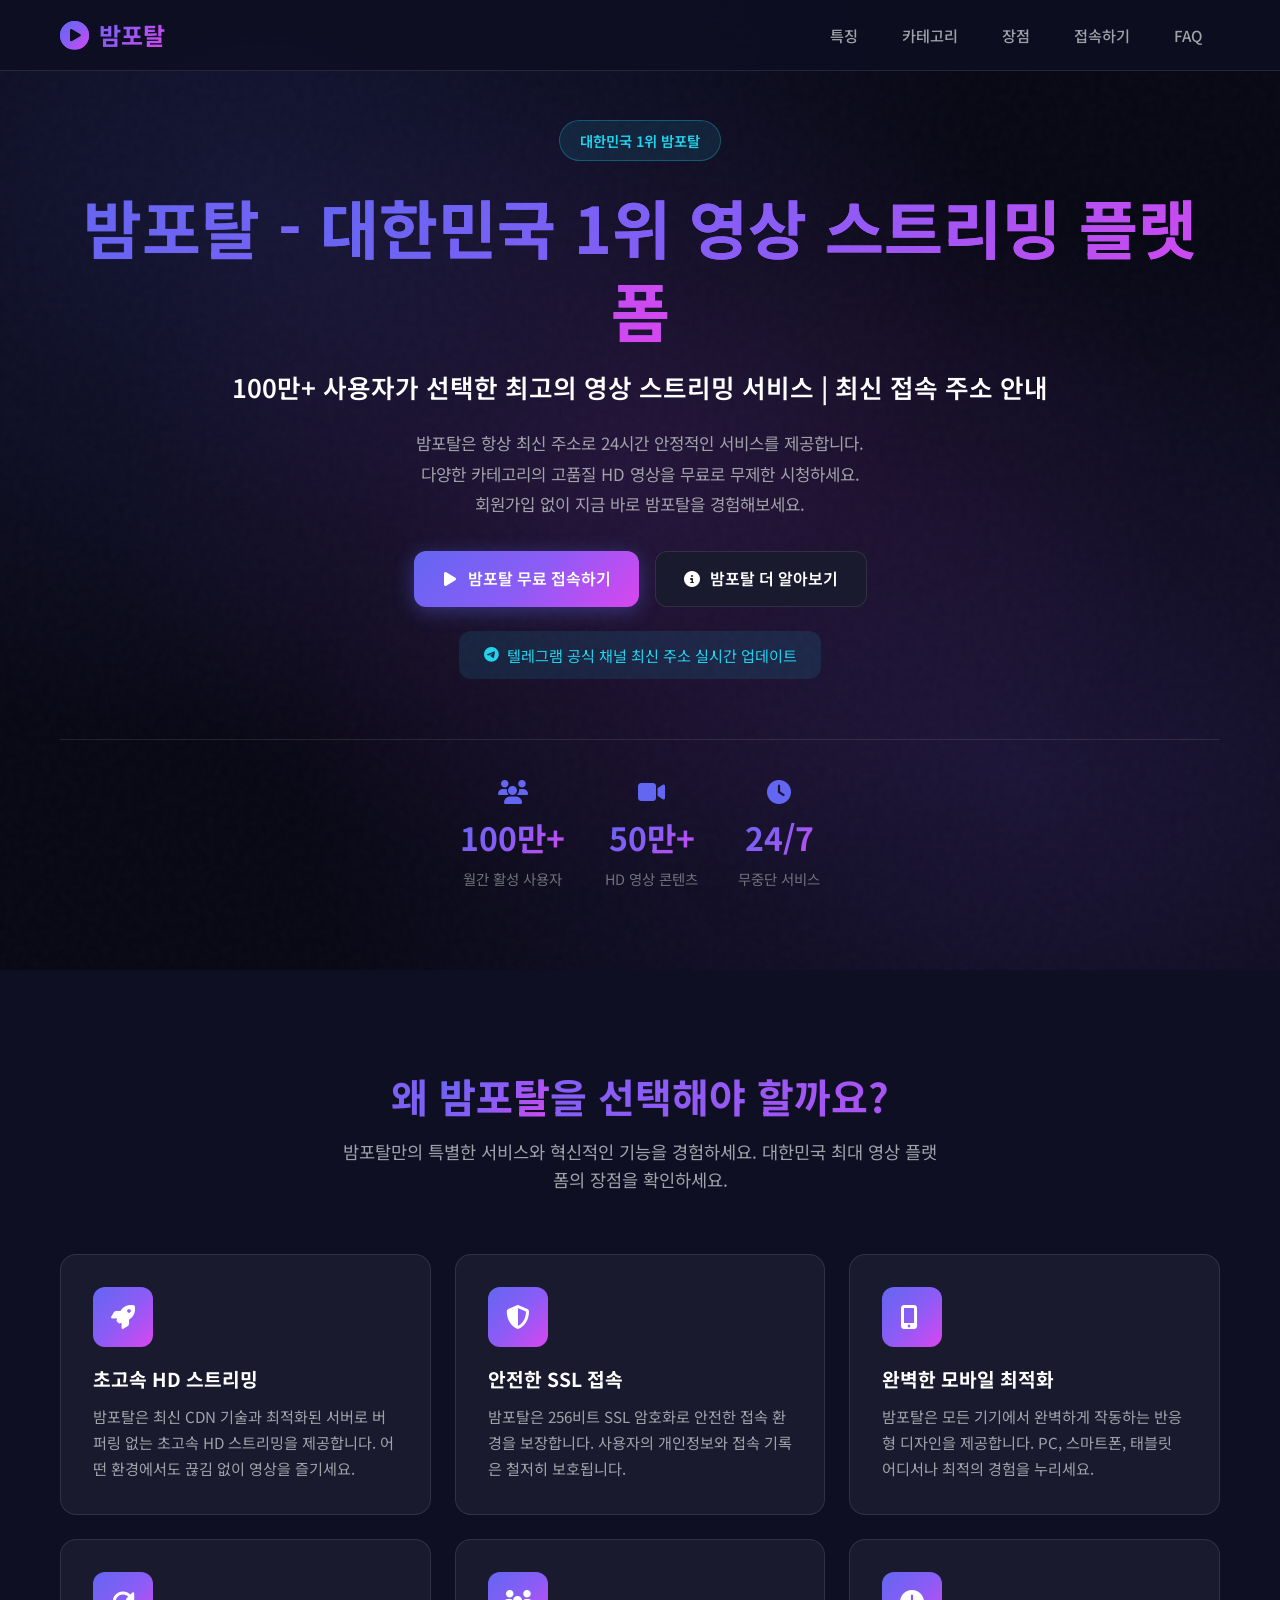
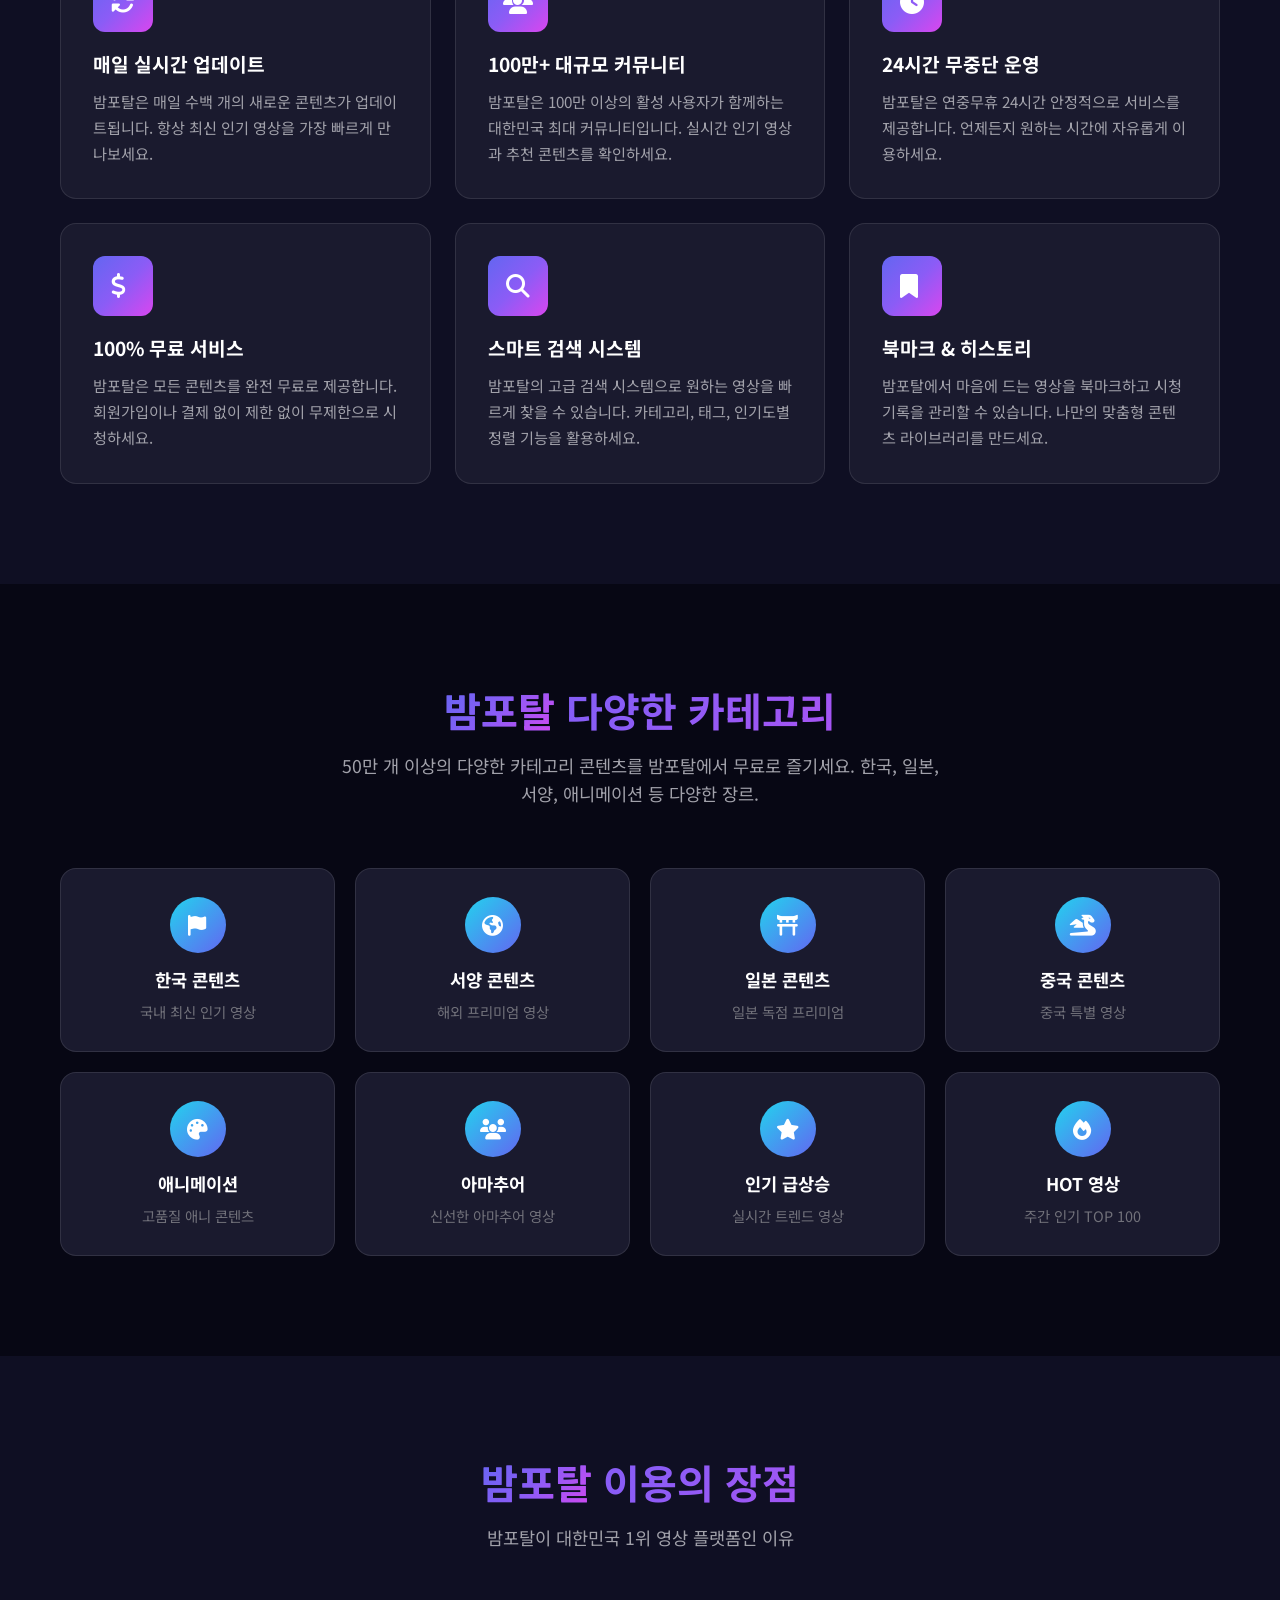
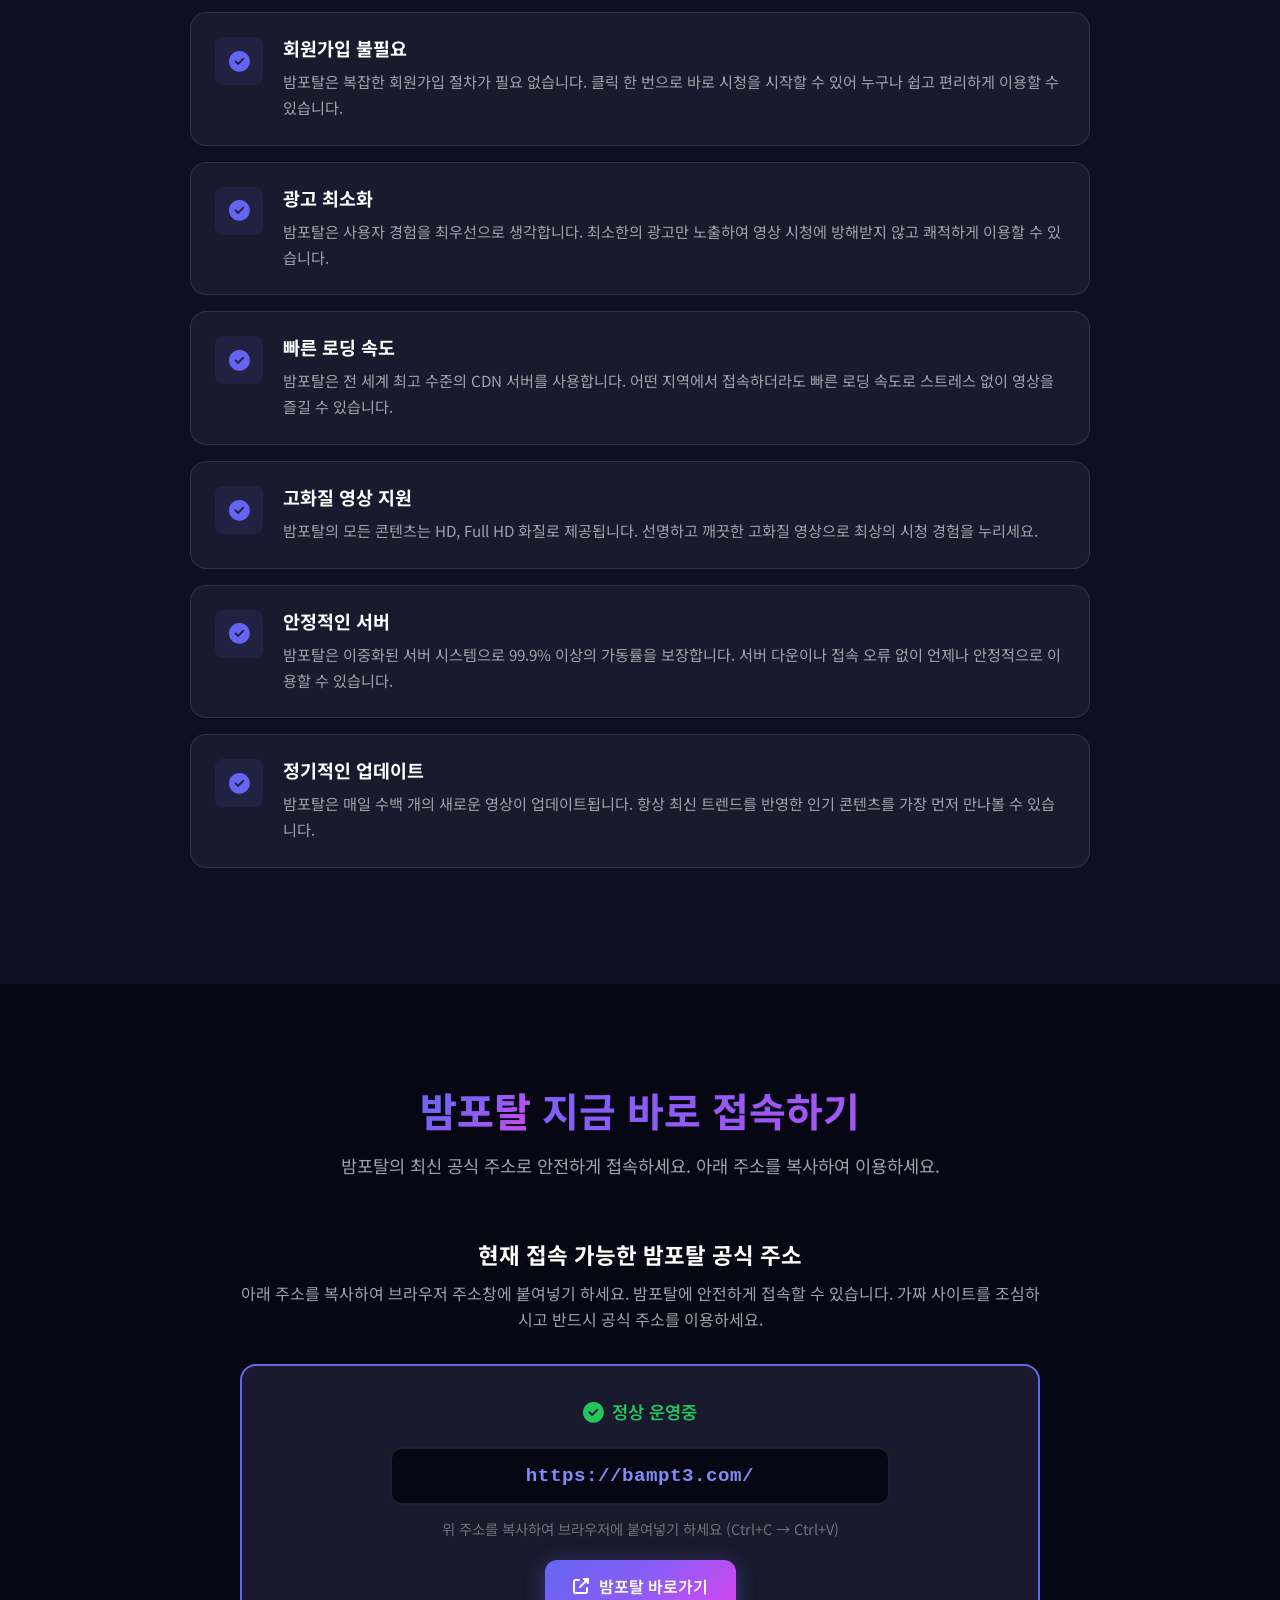
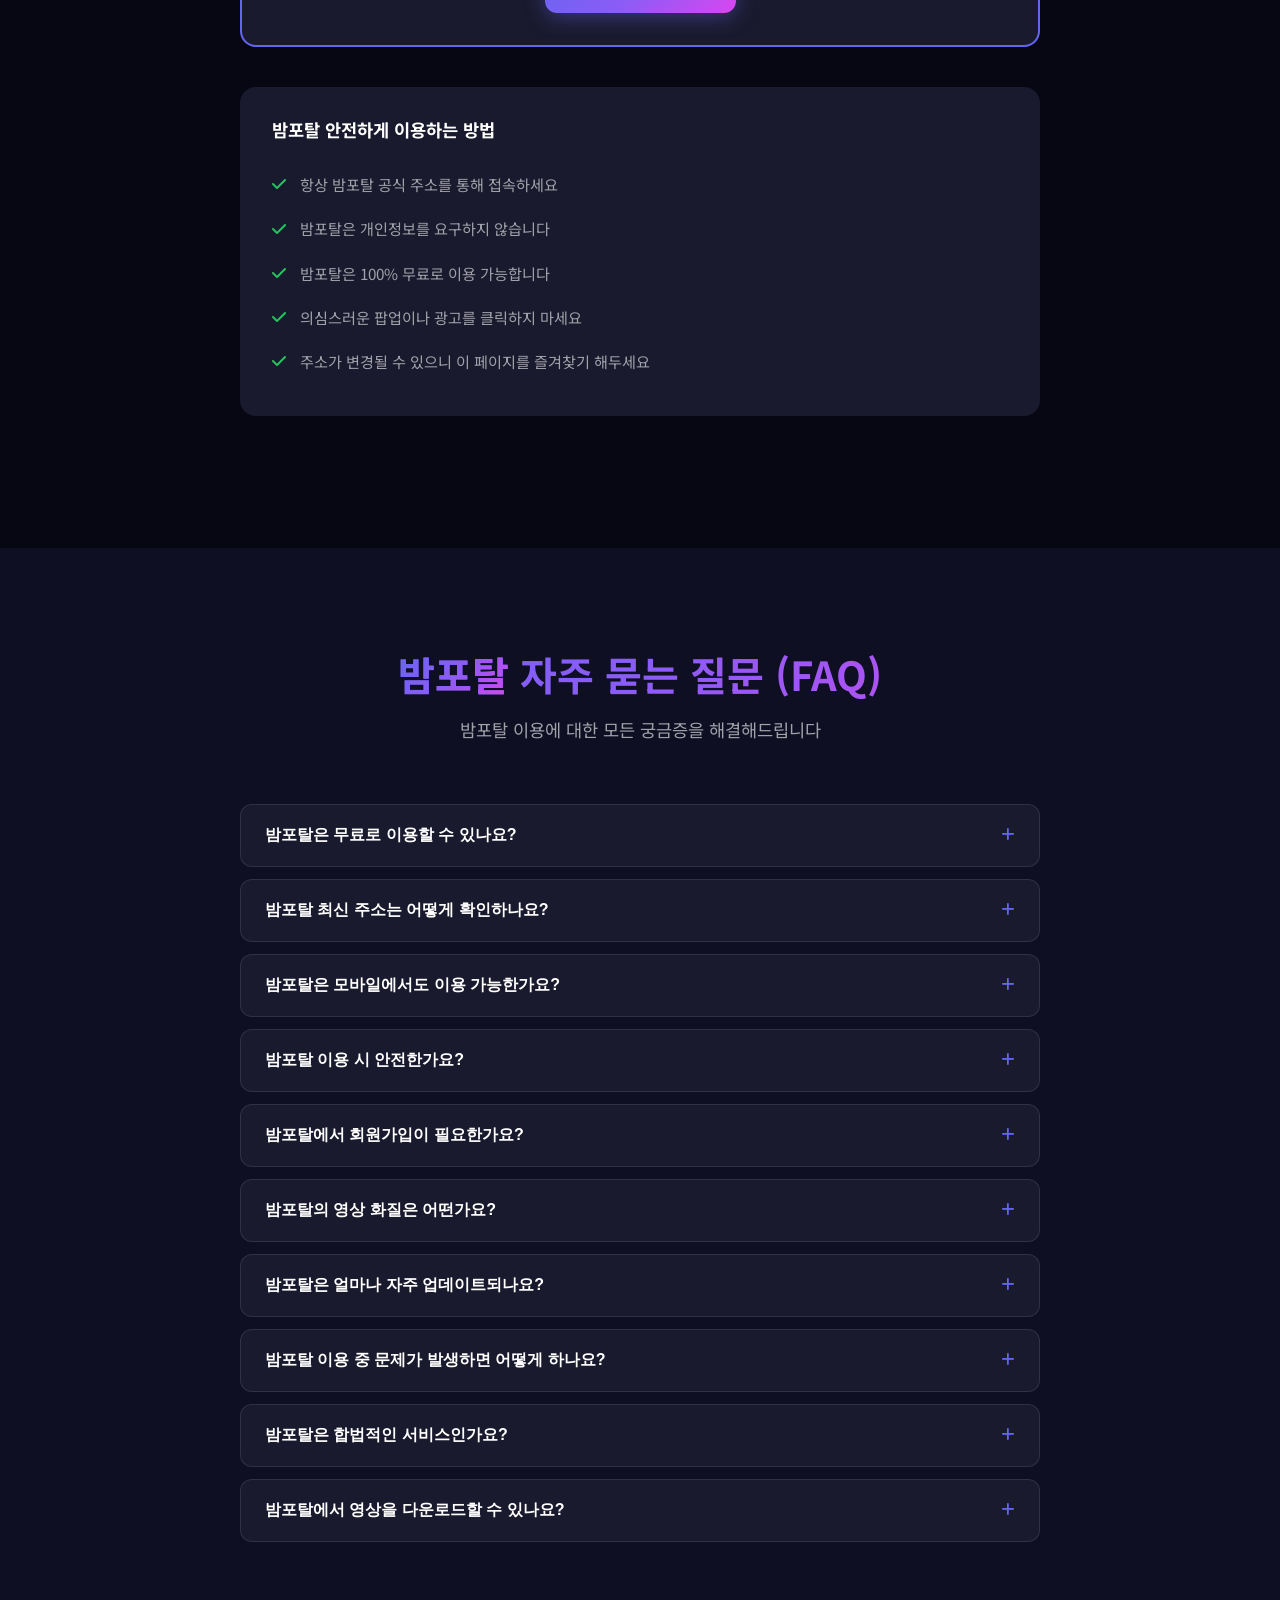
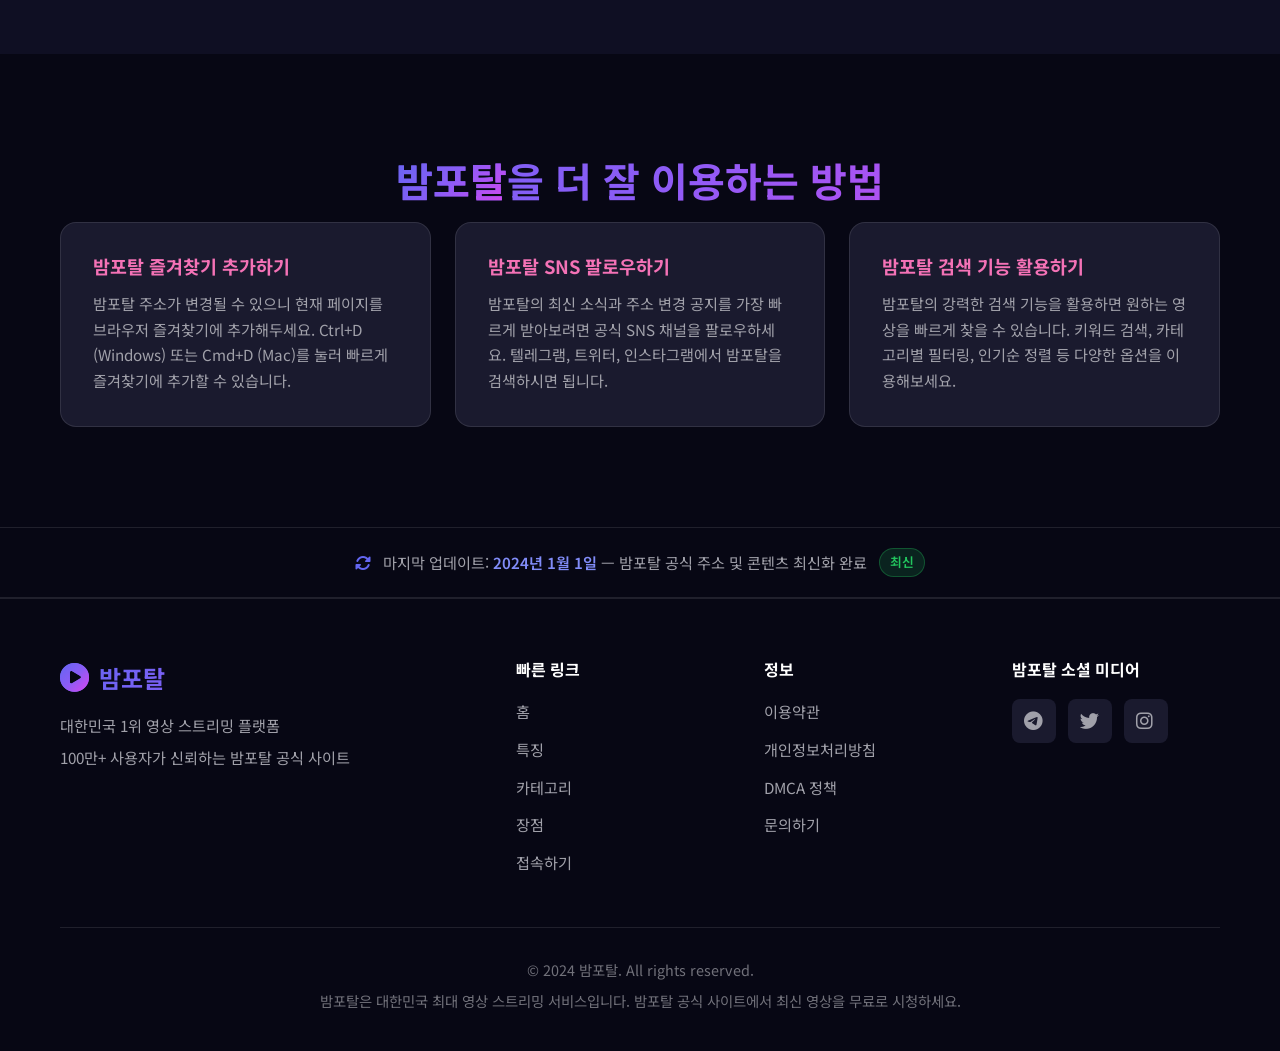
==== index.html @ f8cfc57c "Add files via upload" ====
﻿<!DOCTYPE html>
<html lang="ko">
<head>
    <meta charset="UTF-8">
    <meta name="viewport" content="width=device-width, initial-scale=1.0">
    <meta name="description" content="밤포탈은 대한민국 최대 영상 스트리밍 플랫폼입니다. 100만+ 사용자가 선택한 밤포탈에서 최신 영상, 인기 콘텐츠, 독점 영상을 무료로 시청하세요. 24시간 안정적인 밤포탈 공식 사이트.">
    <meta name="keywords" content="밤포탈, 밤포탈 주소, 밤포탈 최신주소, 밤포탈 사이트, 밤포탈 공식, 밤포탈 접속, 영상 스트리밍, 온라인 비디오, 무료 영상, 밤포탈 2024, 밤포탈 링크, 무료 영상 스트리밍 사이트, 한국 영상 무료 시청, HD 영상 무료 사이트, 회원가입 없는 영상 사이트">
    <meta name="author" content="밤포탈">
    <meta name="robots" content="index, follow, max-snippet:-1, max-image-preview:large, max-video-preview:-1">
    <meta name="googlebot" content="index, follow">
    <meta name="google" content="notranslate">
    <meta name="rating" content="adult">
    <meta http-equiv="X-UA-Compatible" content="IE=edge">
    <meta name="theme-color" content="#6366f1">
    <!-- ⚠️ REPLACE WITH REAL CODES AFTER REGISTERING -->
    <meta name="naver-site-verification" content="YOUR_NAVER_VERIFICATION_CODE">
    <meta name="google-site-verification" content="YOUR_GOOGLE_SEARCH_CONSOLE_CODE">
    <meta name="daum-site-verification" content="YOUR_DAUM_VERIFICATION_CODE">
    <link rel="canonical" href="https://밤포탈.여기여.site/">
    <!-- hreflang for Korean targeting -->
    <link rel="alternate" hreflang="ko" href="https://밤포탈.여기여.site/">
    <link rel="alternate" hreflang="ko-KR" href="https://밤포탈.여기여.site/">
    <link rel="alternate" hreflang="x-default" href="https://밤포탈.여기여.site/">
    
    <!-- Open Graph -->
    <meta property="og:title" content="밤포탈 - 대한민국 1위 영상 스트리밍 플랫폼 | 최신 주소 안내">
    <meta property="og:description" content="100만+ 사용자가 선택한 최고의 영상 스트리밍 플랫폼. 회원가입 없이 무료로 HD 영상을 무제한 시청하세요. 최신 접속 주소를 확인하세요.">
    <meta property="og:type" content="website">
    <meta property="og:url" content="https://밤포탈.여기여.site/">
    <meta property="og:image" content="https://밤포탈.여기여.site/og-image.svg">
    <meta property="og:image:width" content="1200">
    <meta property="og:image:height" content="630">
    <meta property="og:image:alt" content="밤포탈 - 대한민국 1위 영상 스트리밍 플랫폼">
    <meta property="og:site_name" content="밤포탈">
    <meta property="og:locale" content="ko_KR">
    
    <!-- Twitter Card -->
    <meta name="twitter:card" content="summary_large_image">
    <meta name="twitter:site" content="@bamportal">
    <meta name="twitter:title" content="밤포탈 - 대한민국 1위 영상 스트리밍 플랫폼">
    <meta name="twitter:description" content="100만+ 사용자가 선택한 최고의 영상 스트리밍 플랫폼. 무료로 무제한 시청하세요.">
    <meta name="twitter:image" content="https://밤포탈.여기여.site/og-image.svg">
    
    <title>밤포탈 - 대한민국 1위 영상 스트리밍 플랫폼 | 밤포탈 공식 사이트 2024</title>
    
    <!-- Favicon -->
    <link rel="icon" type="image/x-icon" href="/favicon.ico">
    <link rel="icon" type="image/svg+xml" href="data:image/svg+xml,<svg xmlns='http://www.w3.org/2000/svg' viewBox='0 0 100 100'><text y='.9em' font-size='90'>🎬</text></svg>">
    <link rel="apple-touch-icon" sizes="180x180" href="/apple-touch-icon.svg">
    <link rel="manifest" href="/manifest.json">
    
    <!-- Performance: Preload critical resources -->
    <link rel="preload" href="styles.css" as="style">
    <link rel="preconnect" href="https://fonts.googleapis.com">
    <link rel="preconnect" href="https://fonts.gstatic.com" crossorigin>
    <link rel="preconnect" href="https://cdnjs.cloudflare.com">
    <link rel="dns-prefetch" href="https://t.me">
    <link rel="dns-prefetch" href="https://twitter.com">
    <link rel="dns-prefetch" href="https://www.instagram.com">
    <link rel="dns-prefetch" href="https://bampt3.com">
    <!-- Google Fonts -->
    <link href="https://fonts.googleapis.com/css2?family=Noto+Sans+KR:wght@300;400;500;600;700&display=swap" rel="stylesheet">
    
    <!-- Font Awesome — async load to prevent render blocking -->
    <link rel="stylesheet" href="https://cdnjs.cloudflare.com/ajax/libs/font-awesome/6.5.1/css/all.min.css" media="print" onload="this.media='all'">
    <noscript><link rel="stylesheet" href="https://cdnjs.cloudflare.com/ajax/libs/font-awesome/6.5.1/css/all.min.css"></noscript>
    
    <link rel="stylesheet" href="styles.css">
    
    <!-- Structured Data -->
    <script type="application/ld+json">
    {
        "@context": "https://schema.org",
        "@type": "WebSite",
        "name": "밤포탈",
        "alternateName": ["밤포탈 공식 사이트", "밤포탈 최신주소", "밤포탈 2024", "BamPortal"],
        "url": "https://밤포탈.여기여.site/",
        "description": "밤포탈은 대한민국 최대 영상 스트리밍 플랫폼입니다. 100만 이상의 활성 사용자가 최신 영상과 인기 콘텐츠를 무료로 즐기고 있습니다.",
        "inLanguage": "ko-KR",
        "potentialAction": {
            "@type": "SearchAction",
            "target": {
                "@type": "EntryPoint",
                "urlTemplate": "https://밤포탈.여기여.site/search?q={search_term_string}"
            },
            "query-input": "required name=search_term_string"
        },
        "publisher": {
            "@type": "Organization",
            "name": "밤포탈",
            "logo": {
                "@type": "ImageObject",
                "url": "https://밤포탈.여기여.site/logo.svg",
                "width": 600,
                "height": 60
            }
        }
    }
    </script>
    <script type="application/ld+json">
    {
        "@context": "https://schema.org",
        "@type": "Organization",
        "name": "밤포탈",
        "alternateName": ["밤포탈 공식", "BamPortal"],
        "url": "https://밤포탈.여기여.site/",
        "logo": "https://밤포탈.여기여.site/logo.svg",
        "description": "대한민국 최대 영상 스트리밍 플랫폼",
        "foundingDate": "2023",
        "sameAs": [
            "https://t.me/bampt_notice",
            "https://twitter.com/bamportal",
            "https://www.instagram.com/bamportal"
        ],
        "aggregateRating": {
            "@type": "AggregateRating",
            "ratingValue": "4.8",
            "reviewCount": "15420",
            "bestRating": "5",
            "worstRating": "1"
        }
    }
    </script>
    <script type="application/ld+json">
    {
        "@context": "https://schema.org",
        "@type": "BreadcrumbList",
        "itemListElement": [
            { "@type": "ListItem", "position": 1, "name": "홈", "item": "https://밤포탈.여기여.site/" },
            { "@type": "ListItem", "position": 2, "name": "밤포탈 특징", "item": "https://밤포탈.여기여.site/#features" },
            { "@type": "ListItem", "position": 3, "name": "밤포탈 카테고리", "item": "https://밤포탈.여기여.site/#categories" },
            { "@type": "ListItem", "position": 4, "name": "밤포탈 장점", "item": "https://밤포탈.여기여.site/#benefits" },
            { "@type": "ListItem", "position": 5, "name": "밤포탈 접속", "item": "https://밤포탈.여기여.site/#access" },
            { "@type": "ListItem", "position": 6, "name": "자주 묻는 질문", "item": "https://밤포탈.여기여.site/#faq" }
        ]
    }
    </script>
    <script type="application/ld+json">
    {
        "@context": "https://schema.org",
        "@type": "FAQPage",
        "mainEntity": [
            {
                "@type": "Question",
                "name": "밤포탈은 무료로 이용할 수 있나요?",
                "acceptedAnswer": { "@type": "Answer", "text": "네, 밤포탈은 100% 완전 무료로 이용 가능합니다. 별도의 회원가입이나 결제, 구독료 없이 모든 콘텐츠를 무제한으로 즐기실 수 있습니다." }
            },
            {
                "@type": "Question",
                "name": "밤포탈 최신 주소는 어떻게 확인하나요?",
                "acceptedAnswer": { "@type": "Answer", "text": "밤포탈 공식 사이트에서 항상 최신 접속 주소를 확인할 수 있습니다. 주소가 변경될 수 있으니 이 페이지를 즐겨찾기에 추가하시기 바랍니다." }
            },
            {
                "@type": "Question",
                "name": "밤포탈은 모바일에서도 이용 가능한가요?",
                "acceptedAnswer": { "@type": "Answer", "text": "네, 밤포탈은 모든 기기에 완벽하게 최적화되어 있습니다. 안드로이드, 아이폰, 태블릿, PC 등 어떤 기기에서든 동일한 품질의 서비스를 제공합니다." }
            },
            {
                "@type": "Question",
                "name": "밤포탈 이용 시 안전한가요?",
                "acceptedAnswer": { "@type": "Answer", "text": "밤포탈은 256비트 SSL 암호화를 통해 안전한 접속을 보장하며, 사용자의 개인정보를 철저히 보호합니다." }
            },
            {
                "@type": "Question",
                "name": "밤포탈에서 회원가입이 필요한가요?",
                "acceptedAnswer": { "@type": "Answer", "text": "아니요, 밤포탈은 회원가입 없이 바로 이용할 수 있습니다. 클릭 한 번으로 원하는 영상을 시청할 수 있습니다." }
            },
            {
                "@type": "Question",
                "name": "밤포탈의 영상 화질은 어떤가요?",
                "acceptedAnswer": { "@type": "Answer", "text": "밤포탈은 HD, Full HD 고화질 영상을 제공합니다. 대부분의 영상이 1080p 이상의 화질로 제공되며 인터넷 속도에 따라 자동 조정됩니다." }
            },
            {
                "@type": "Question",
                "name": "밤포탈은 얼마나 자주 업데이트되나요?",
                "acceptedAnswer": { "@type": "Answer", "text": "밤포탈은 매일 수백 개의 새로운 영상이 업데이트됩니다. 국내외 최신 인기 콘텐츠부터 독점 영상까지 실시간으로 추가됩니다." }
            },
            {
                "@type": "Question",
                "name": "밤포탈 이용 중 문제가 발생하면 어떻게 하나요?",
                "acceptedAnswer": { "@type": "Answer", "text": "브라우저 캐시 삭제, 다른 브라우저 사용을 시도해보시고, 해결되지 않으면 밤포탈 텔레그램 공식 채널을 통해 문의해주세요." }
            },
            {
                "@type": "Question",
                "name": "밤포탈은 합법적인 서비스인가요?",
                "acceptedAnswer": { "@type": "Answer", "text": "밤포탈은 관련 법규를 준수하며 운영되고 있습니다. DMCA 정책에 따라 저작권 침해 신고 시 즉시 콘텐츠를 삭제하고 있습니다." }
            },
            {
                "@type": "Question",
                "name": "밤포탈에서 영상을 다운로드할 수 있나요?",
                "acceptedAnswer": { "@type": "Answer", "text": "밤포탈은 스트리밍 서비스를 제공하는 플랫폼입니다. 저작권 보호를 위해 영상 다운로드 기능은 제공하지 않습니다." }
            }
        ]
    }
    </script>
    <script type="application/ld+json">
    {
        "@context": "https://schema.org",
        "@type": "WebPage",
        "name": "밤포탈 공식 사이트",
        "url": "https://밤포탈.여기여.site/",
        "description": "밤포탈은 대한민국 최대 영상 스트리밍 플랫폼입니다. 100만+ 사용자가 선택한 밤포탈에서 최신 영상을 무료로 시청하세요.",
        "inLanguage": "ko-KR",
        "dateModified": "2024-01-01",
        "isPartOf": { "@type": "WebSite", "url": "https://밤포탈.여기여.site/" },
        "speakable": {
            "@type": "SpeakableSpecification",
            "cssSelector": ["h1", ".hero-subtitle", ".hero-description"]
        }
    }
    </script>
    <script type="application/ld+json">
    {
        "@context": "https://schema.org",
        "@type": "ItemList",
        "name": "밤포탈 카테고리",
        "description": "밤포탈에서 제공하는 다양한 영상 카테고리",
        "itemListElement": [
            { "@type": "ListItem", "position": 1, "name": "한국 콘텐츠" },
            { "@type": "ListItem", "position": 2, "name": "서양 콘텐츠" },
            { "@type": "ListItem", "position": 3, "name": "일본 콘텐츠" },
            { "@type": "ListItem", "position": 4, "name": "중국 콘텐츠" },
            { "@type": "ListItem", "position": 5, "name": "애니메이션" },
            { "@type": "ListItem", "position": 6, "name": "아마추어" },
            { "@type": "ListItem", "position": 7, "name": "인기 급상승" },
            { "@type": "ListItem", "position": 8, "name": "HOT 영상" }
        ]
    }
    </script>
</head>
<body>
    <!-- Skip Navigation -->
    <a href="#main-content" class="skip-link">본문 바로가기</a>
    
    <!-- Header -->
    <header class="header" role="banner">
        <nav class="nav container" role="navigation" aria-label="주 메뉴">
            <a href="#" class="logo" title="밤포탈 홈으로 이동">
                <i class="fas fa-play-circle"></i>
                <span>밤포탈</span>
            </a>
            <button class="mobile-menu-btn" aria-label="메뉴 열기">
                <i class="fas fa-bars"></i>
            </button>
            <ul class="nav-links">
                <li><a href="#features" title="밤포탈 특징">특징</a></li>
                <li><a href="#categories" title="밤포탈 카테고리">카테고리</a></li>
                <li><a href="#benefits" title="밤포탈 장점">장점</a></li>
                <li><a href="#access" title="밤포탈 접속">접속하기</a></li>
                <li><a href="#faq" title="밤포탈 FAQ">FAQ</a></li>
            </ul>
        </nav>
    </header>

    <!-- Hero Section -->
    <main id="main-content" role="main">
    <section class="hero" id="home" aria-label="밤포탈 소개">
        <div class="hero-bg"></div>
        <div class="container hero-content">
            <div class="hero-badge">대한민국 1위 밤포탈</div>
            <h1>밤포탈 - <span class="gradient-text">대한민국 1위 영상 스트리밍 플랫폼</span></h1>
            <p class="hero-subtitle">100만+ 사용자가 선택한 최고의 영상 스트리밍 서비스 | 최신 접속 주소 안내</p>
            <p class="hero-description">
                밤포탈은 항상 최신 주소로 24시간 안정적인 서비스를 제공합니다.<br>
                다양한 카테고리의 고품질 HD 영상을 무료로 무제한 시청하세요.<br>
                회원가입 없이 지금 바로 밤포탈을 경험해보세요.
            </p>
            <div class="hero-buttons">
                <a href="#access" class="btn btn-primary">
                    <i class="fas fa-play"></i> 밤포탈 무료 접속하기
                </a>
                <a href="#features" class="btn btn-secondary">
                    <i class="fas fa-info-circle"></i> 밤포탈 더 알아보기
                </a>
            </div>
            <a href="https://t.me/bampt_notice" class="telegram-link" target="_blank" rel="noopener noreferrer" title="밤포탈 텔레그램 공식 채널">
                <i class="fab fa-telegram"></i> 텔레그램 공식 채널 최신 주소 실시간 업데이트
            </a>
            <div class="hero-stats">
                <div class="stat">
                    <i class="fas fa-users"></i>
                    <span class="stat-number">100만+</span>
                    <span class="stat-label">월간 활성 사용자</span>
                </div>
                <div class="stat">
                    <i class="fas fa-video"></i>
                    <span class="stat-number">50만+</span>
                    <span class="stat-label">HD 영상 콘텐츠</span>
                </div>
                <div class="stat">
                    <i class="fas fa-clock"></i>
                    <span class="stat-number">24/7</span>
                    <span class="stat-label">무중단 서비스</span>
                </div>
            </div>
        </div>
    </section>

    <!-- Features Section -->
    <section class="features" id="features" aria-label="밤포탈 특징">
        <div class="container">
            <h2 class="section-title">왜 <span class="gradient-text">밤포탈</span>을 선택해야 할까요?</h2>
            <p class="section-subtitle">밤포탈만의 특별한 서비스와 혁신적인 기능을 경험하세요. 대한민국 최대 영상 플랫폼의 장점을 확인하세요.</p>
            
            <div class="features-grid">
                <article class="feature-card">
                    <div class="feature-icon">
                        <i class="fas fa-rocket"></i>
                    </div>
                    <h3>초고속 HD 스트리밍</h3>
                    <p>밤포탈은 최신 CDN 기술과 최적화된 서버로 버퍼링 없는 초고속 HD 스트리밍을 제공합니다. 어떤 환경에서도 끊김 없이 영상을 즐기세요.</p>
                </article>
                
                <article class="feature-card">
                    <div class="feature-icon">
                        <i class="fas fa-shield-alt"></i>
                    </div>
                    <h3>안전한 SSL 접속</h3>
                    <p>밤포탈은 256비트 SSL 암호화로 안전한 접속 환경을 보장합니다. 사용자의 개인정보와 접속 기록은 철저히 보호됩니다.</p>
                </article>
                
                <article class="feature-card">
                    <div class="feature-icon">
                        <i class="fas fa-mobile-alt"></i>
                    </div>
                    <h3>완벽한 모바일 최적화</h3>
                    <p>밤포탈은 모든 기기에서 완벽하게 작동하는 반응형 디자인을 제공합니다. PC, 스마트폰, 태블릿 어디서나 최적의 경험을 누리세요.</p>
                </article>
                
                <article class="feature-card">
                    <div class="feature-icon">
                        <i class="fas fa-sync-alt"></i>
                    </div>
                    <h3>매일 실시간 업데이트</h3>
                    <p>밤포탈은 매일 수백 개의 새로운 콘텐츠가 업데이트됩니다. 항상 최신 인기 영상을 가장 빠르게 만나보세요.</p>
                </article>
                
                <article class="feature-card">
                    <div class="feature-icon">
                        <i class="fas fa-users"></i>
                    </div>
                    <h3>100만+ 대규모 커뮤니티</h3>
                    <p>밤포탈은 100만 이상의 활성 사용자가 함께하는 대한민국 최대 커뮤니티입니다. 실시간 인기 영상과 추천 콘텐츠를 확인하세요.</p>
                </article>
                
                <article class="feature-card">
                    <div class="feature-icon">
                        <i class="fas fa-clock"></i>
                    </div>
                    <h3>24시간 무중단 운영</h3>
                    <p>밤포탈은 연중무휴 24시간 안정적으로 서비스를 제공합니다. 언제든지 원하는 시간에 자유롭게 이용하세요.</p>
                </article>
                
                <article class="feature-card">
                    <div class="feature-icon">
                        <i class="fas fa-dollar-sign"></i>
                    </div>
                    <h3>100% 무료 서비스</h3>
                    <p>밤포탈은 모든 콘텐츠를 완전 무료로 제공합니다. 회원가입이나 결제 없이 제한 없이 무제한으로 시청하세요.</p>
                </article>
                
                <article class="feature-card">
                    <div class="feature-icon">
                        <i class="fas fa-search"></i>
                    </div>
                    <h3>스마트 검색 시스템</h3>
                    <p>밤포탈의 고급 검색 시스템으로 원하는 영상을 빠르게 찾을 수 있습니다. 카테고리, 태그, 인기도별 정렬 기능을 활용하세요.</p>
                </article>
                
                <article class="feature-card">
                    <div class="feature-icon">
                        <i class="fas fa-bookmark"></i>
                    </div>
                    <h3>북마크 & 히스토리</h3>
                    <p>밤포탈에서 마음에 드는 영상을 북마크하고 시청 기록을 관리할 수 있습니다. 나만의 맞춤형 콘텐츠 라이브러리를 만드세요.</p>
                </article>
            </div>
        </div>
    </section>

    <!-- Categories Section -->
    <section class="categories" id="categories" aria-label="밤포탈 카테고리">
        <div class="container">
            <h2 class="section-title"><span class="gradient-text">밤포탈</span> 다양한 카테고리</h2>
            <p class="section-subtitle">50만 개 이상의 다양한 카테고리 콘텐츠를 밤포탈에서 무료로 즐기세요. 한국, 일본, 서양, 애니메이션 등 다양한 장르.</p>
            
            <div class="categories-grid">
                <div class="category-card">
                    <div class="category-icon"><i class="fas fa-flag"></i></div>
                    <h3>한국 콘텐츠</h3>
                    <p>국내 최신 인기 영상</p>
                </div>
                
                <div class="category-card">
                    <div class="category-icon"><i class="fas fa-globe-americas"></i></div>
                    <h3>서양 콘텐츠</h3>
                    <p>해외 프리미엄 영상</p>
                </div>
                
                <div class="category-card">
                    <div class="category-icon"><i class="fas fa-torii-gate"></i></div>
                    <h3>일본 콘텐츠</h3>
                    <p>일본 독점 프리미엄</p>
                </div>
                
                <div class="category-card">
                    <div class="category-icon"><i class="fas fa-dragon"></i></div>
                    <h3>중국 콘텐츠</h3>
                    <p>중국 특별 영상</p>
                </div>
                
                <div class="category-card">
                    <div class="category-icon"><i class="fas fa-palette"></i></div>
                    <h3>애니메이션</h3>
                    <p>고품질 애니 콘텐츠</p>
                </div>
                
                <div class="category-card">
                    <div class="category-icon"><i class="fas fa-users"></i></div>
                    <h3>아마추어</h3>
                    <p>신선한 아마추어 영상</p>
                </div>
                
                <div class="category-card">
                    <div class="category-icon"><i class="fas fa-star"></i></div>
                    <h3>인기 급상승</h3>
                    <p>실시간 트렌드 영상</p>
                </div>
                
                <div class="category-card">
                    <div class="category-icon"><i class="fas fa-fire"></i></div>
                    <h3>HOT 영상</h3>
                    <p>주간 인기 TOP 100</p>
                </div>
            </div>
        </div>
    </section>

    <!-- Benefits Section -->
    <section class="benefits" id="benefits" aria-label="밤포탈 이용 장점">
        <div class="container">
            <h2 class="section-title"><span class="gradient-text">밤포탈</span> 이용의 장점</h2>
            <p class="section-subtitle">밤포탈이 대한민국 1위 영상 플랫폼인 이유</p>
            
            <div class="benefits-list">
                <article class="benefit-item">
                    <div class="benefit-icon"><i class="fas fa-check-circle"></i></div>
                    <div class="benefit-content">
                        <h3>회원가입 불필요</h3>
                        <p>밤포탈은 복잡한 회원가입 절차가 필요 없습니다. 클릭 한 번으로 바로 시청을 시작할 수 있어 누구나 쉽고 편리하게 이용할 수 있습니다.</p>
                    </div>
                </article>
                
                <article class="benefit-item">
                    <div class="benefit-icon"><i class="fas fa-check-circle"></i></div>
                    <div class="benefit-content">
                        <h3>광고 최소화</h3>
                        <p>밤포탈은 사용자 경험을 최우선으로 생각합니다. 최소한의 광고만 노출하여 영상 시청에 방해받지 않고 쾌적하게 이용할 수 있습니다.</p>
                    </div>
                </article>
                
                <article class="benefit-item">
                    <div class="benefit-icon"><i class="fas fa-check-circle"></i></div>
                    <div class="benefit-content">
                        <h3>빠른 로딩 속도</h3>
                        <p>밤포탈은 전 세계 최고 수준의 CDN 서버를 사용합니다. 어떤 지역에서 접속하더라도 빠른 로딩 속도로 스트레스 없이 영상을 즐길 수 있습니다.</p>
                    </div>
                </article>
                
                <article class="benefit-item">
                    <div class="benefit-icon"><i class="fas fa-check-circle"></i></div>
                    <div class="benefit-content">
                        <h3>고화질 영상 지원</h3>
                        <p>밤포탈의 모든 콘텐츠는 HD, Full HD 화질로 제공됩니다. 선명하고 깨끗한 고화질 영상으로 최상의 시청 경험을 누리세요.</p>
                    </div>
                </article>
                
                <article class="benefit-item">
                    <div class="benefit-icon"><i class="fas fa-check-circle"></i></div>
                    <div class="benefit-content">
                        <h3>안정적인 서버</h3>
                        <p>밤포탈은 이중화된 서버 시스템으로 99.9% 이상의 가동률을 보장합니다. 서버 다운이나 접속 오류 없이 언제나 안정적으로 이용할 수 있습니다.</p>
                    </div>
                </article>
                
                <article class="benefit-item">
                    <div class="benefit-icon"><i class="fas fa-check-circle"></i></div>
                    <div class="benefit-content">
                        <h3>정기적인 업데이트</h3>
                        <p>밤포탈은 매일 수백 개의 새로운 영상이 업데이트됩니다. 항상 최신 트렌드를 반영한 인기 콘텐츠를 가장 먼저 만나볼 수 있습니다.</p>
                    </div>
                </article>
            </div>
        </div>
    </section>

    <!-- Access Section -->
    <section class="access" id="access" aria-label="밤포탈 접속 방법">
        <div class="container">
            <h2 class="section-title"><span class="gradient-text">밤포탈</span> 지금 바로 접속하기</h2>
            <p class="section-subtitle">밤포탈의 최신 공식 주소로 안전하게 접속하세요. 아래 주소를 복사하여 이용하세요.</p>
            
            <div class="access-content">
                <h3>현재 접속 가능한 밤포탈 공식 주소</h3>
                <p class="access-description">아래 주소를 복사하여 브라우저 주소창에 붙여넣기 하세요. 밤포탈에 안전하게 접속할 수 있습니다. 가짜 사이트를 조심하시고 반드시 공식 주소를 이용하세요.</p>
                
                <div class="url-box">
                    <div class="url-status">
                        <i class="fas fa-check-circle"></i>
                        <span>정상 운영중</span>
                    </div>
                    <div class="url-display">
                        <input type="text" value="https://bampt3.com/" readonly id="urlInput" class="url-input">
                        <p class="url-hint">위 주소를 복사하여 브라우저에 붙여넣기 하세요 (Ctrl+C → Ctrl+V)</p>
                    </div>
                    <a href="https://bampt3.com/" class="btn btn-primary" target="_blank" rel="noopener">
                        <i class="fas fa-external-link-alt"></i> 밤포탈 바로가기
                    </a>
                </div>
                
                <div class="safety-tips">
                    <h4>밤포탈 안전하게 이용하는 방법</h4>
                    <ul>
                        <li><i class="fas fa-check"></i> 항상 밤포탈 공식 주소를 통해 접속하세요</li>
                        <li><i class="fas fa-check"></i> 밤포탈은 개인정보를 요구하지 않습니다</li>
                        <li><i class="fas fa-check"></i> 밤포탈은 100% 무료로 이용 가능합니다</li>
                        <li><i class="fas fa-check"></i> 의심스러운 팝업이나 광고를 클릭하지 마세요</li>
                        <li><i class="fas fa-check"></i> 주소가 변경될 수 있으니 이 페이지를 즐겨찾기 해두세요</li>
                    </ul>
                </div>
                

            </div>
        </div>
    </section>

    <!-- FAQ Section -->
    <section class="faq" id="faq" aria-label="밤포탈 자주 묻는 질문">
        <div class="container">
            <h2 class="section-title"><span class="gradient-text">밤포탈</span> 자주 묻는 질문 (FAQ)</h2>
            <p class="section-subtitle">밤포탈 이용에 대한 모든 궁금증을 해결해드립니다</p>
            
            <div class="faq-list" role="list">
                <div class="faq-item" role="listitem">
                    <button class="faq-question" aria-expanded="false">
                        <span>밤포탈은 무료로 이용할 수 있나요?</span>
                        <i class="fas fa-plus" aria-hidden="true"></i>
                    </button>
                    <div class="faq-answer">
                        <p>네, 밤포탈은 100% 완전 무료로 이용 가능합니다. 별도의 회원가입이나 결제, 구독료 없이 모든 콘텐츠를 무제한으로 즐기실 수 있습니다. 밤포탈은 광고 수익으로 운영되기 때문에 사용자에게 어떠한 비용도 청구하지 않습니다.</p>
                    </div>
                </div>
                
                <div class="faq-item" role="listitem">
                    <button class="faq-question" aria-expanded="false">
                        <span>밤포탈 최신 주소는 어떻게 확인하나요?</span>
                        <i class="fas fa-plus" aria-hidden="true"></i>
                    </button>
                    <div class="faq-answer">
                        <p>밤포탈 공식 사이트에서 항상 최신 접속 주소를 확인할 수 있습니다. 안정적인 서비스 제공을 위해 주소가 변경될 수 있으니 이 페이지를 즐겨찾기에 추가하시기 바랍니다. 밤포탈은 주소 변경 시 즉시 공지하며, SNS 채널을 통해서도 안내해드립니다. 최신 주소는 <a href="#access" title="밤포탈 접속 주소">접속하기 섹션</a>에서 확인하세요.</p>
                    </div>
                </div>
                
                <div class="faq-item" role="listitem">
                    <button class="faq-question" aria-expanded="false">
                        <span>밤포탈은 모바일에서도 이용 가능한가요?</span>
                        <i class="fas fa-plus" aria-hidden="true"></i>
                    </button>
                    <div class="faq-answer">
                        <p>네, 밤포탈은 모든 기기에 완벽하게 최적화되어 있습니다. 안드로이드 스마트폰, 아이폰, 태블릿, PC 등 어떤 기기에서든 동일한 품질의 서비스를 제공합니다. 밤포탈의 반응형 웹 디자인으로 화면 크기에 관계없이 최적의 시청 경험을 누릴 수 있습니다.</p>
                    </div>
                </div>
                
                <div class="faq-item" role="listitem">
                    <button class="faq-question" aria-expanded="false">
                        <span>밤포탈 이용 시 안전한가요?</span>
                        <i class="fas fa-plus" aria-hidden="true"></i>
                    </button>
                    <div class="faq-answer">
                        <p>밤포탈은 256비트 SSL 암호화를 통해 안전한 접속을 보장하며, 사용자의 개인정보를 철저히 보호합니다. 100만 이상의 사용자가 안전하게 밤포탈을 이용하고 있으며, 정기적인 보안 점검으로 항상 안전한 환경을 유지합니다. 자세한 내용은 <a href="privacy.html" title="밤포탈 개인정보처리방침">개인정보처리방침</a>을 확인하세요.</p>
                    </div>
                </div>
                
                <div class="faq-item" role="listitem">
                    <button class="faq-question" aria-expanded="false">
                        <span>밤포탈에서 회원가입이 필요한가요?</span>
                        <i class="fas fa-plus" aria-hidden="true"></i>
                    </button>
                    <div class="faq-answer">
                        <p>아니요, 밤포탈은 회원가입 없이 바로 이용할 수 있습니다. 복잡한 개인정보 입력이나 이메일 인증 절차 없이 클릭 한 번으로 원하는 영상을 시청할 수 있습니다. 밤포탈은 사용자의 편의성을 최우선으로 생각합니다.</p>
                    </div>
                </div>
                
                <div class="faq-item" role="listitem">
                    <button class="faq-question" aria-expanded="false">
                        <span>밤포탈의 영상 화질은 어떤가요?</span>
                        <i class="fas fa-plus" aria-hidden="true"></i>
                    </button>
                    <div class="faq-answer">
                        <p>밤포탈은 HD, Full HD 고화질 영상을 제공합니다. 대부분의 영상이 1080p 이상의 화질로 업로드되어 있으며, 사용자의 인터넷 속도에 따라 자동으로 최적의 화질로 조정됩니다.</p>
                    </div>
                </div>
                
                <div class="faq-item" role="listitem">
                    <button class="faq-question" aria-expanded="false">
                        <span>밤포탈은 얼마나 자주 업데이트되나요?</span>
                        <i class="fas fa-plus" aria-hidden="true"></i>
                    </button>
                    <div class="faq-answer">
                        <p>밤포탈은 매일 수백 개의 새로운 영상이 업데이트됩니다. 국내외 최신 인기 콘텐츠부터 독점 영상까지 다양한 카테고리의 영상이 실시간으로 추가됩니다.</p>
                    </div>
                </div>
                
                <div class="faq-item" role="listitem">
                    <button class="faq-question" aria-expanded="false">
                        <span>밤포탈 이용 중 문제가 발생하면 어떻게 하나요?</span>
                        <i class="fas fa-plus" aria-hidden="true"></i>
                    </button>
                    <div class="faq-answer">
                        <p>밤포탈 이용 중 문제가 발생하면 브라우저 캐시 삭제, 다른 브라우저 사용을 시도해보시고, 그래도 해결되지 않으면 밤포탈 텔레그램 공식 채널을 통해 문의해주세요.</p>
                    </div>
                </div>
                
                <div class="faq-item" role="listitem">
                    <button class="faq-question" aria-expanded="false">
                        <span>밤포탈은 합법적인 서비스인가요?</span>
                        <i class="fas fa-plus" aria-hidden="true"></i>
                    </button>
                    <div class="faq-answer">
                        <p>밤포탈은 관련 법규를 준수하며 운영되고 있습니다. DMCA 정책에 따라 저작권 침해 신고 시 즉시 콘텐츠를 삭제하고 있습니다.</p>
                    </div>
                </div>
                
                <div class="faq-item" role="listitem">
                    <button class="faq-question" aria-expanded="false">
                        <span>밤포탈에서 영상을 다운로드할 수 있나요?</span>
                        <i class="fas fa-plus" aria-hidden="true"></i>
                    </button>
                    <div class="faq-answer">
                        <p>밤포탈은 스트리밍 서비스를 제공하는 플랫폼입니다. 저작권 보호를 위해 영상 다운로드 기능은 제공하지 않습니다. 밤포탈에서 온라인으로 스트리밍하여 시청하시기 바랍니다.</p>
                    </div>
                </div>
            </div>
        </div>
    </section>

    <!-- Tips Section -->
    <section class="tips" id="tips" aria-label="밤포탈 이용 팁">
        <div class="container">
            <h2 class="section-title"><span class="gradient-text">밤포탈</span>을 더 잘 이용하는 방법</h2>
            
            <div class="tips-grid">
                <article class="tip-card">
                    <h3>밤포탈 즐겨찾기 추가하기</h3>
                    <p>밤포탈 주소가 변경될 수 있으니 현재 페이지를 브라우저 즐겨찾기에 추가해두세요. Ctrl+D (Windows) 또는 Cmd+D (Mac)를 눌러 빠르게 즐겨찾기에 추가할 수 있습니다.</p>
                </article>
                
                <article class="tip-card">
                    <h3>밤포탈 SNS 팔로우하기</h3>
                    <p>밤포탈의 최신 소식과 주소 변경 공지를 가장 빠르게 받아보려면 공식 SNS 채널을 팔로우하세요. 텔레그램, 트위터, 인스타그램에서 밤포탈을 검색하시면 됩니다.</p>
                </article>
                
                <article class="tip-card">
                    <h3>밤포탈 검색 기능 활용하기</h3>
                    <p>밤포탈의 강력한 검색 기능을 활용하면 원하는 영상을 빠르게 찾을 수 있습니다. 키워드 검색, 카테고리별 필터링, 인기순 정렬 등 다양한 옵션을 이용해보세요.</p>
                </article>
            </div>
        </div>
    </section>

    <!-- 최신 업데이트 Section -->
    <section class="update-section" id="update" aria-label="밤포탈 최신 업데이트">
        <div class="container">
            <div class="update-bar">
                <span class="update-icon"><i class="fas fa-sync-alt" aria-hidden="true"></i></span>
                <span class="update-text">마지막 업데이트: <time datetime="2024-01-01" id="lastUpdated">2024년 1월 1일</time> — 밤포탈 공식 주소 및 콘텐츠 최신화 완료</span>
                <span class="update-badge">최신</span>
            </div>
        </div>
    </section>

    <!-- Footer -->
    <footer class="footer" role="contentinfo">
        <div class="container">
            <div class="footer-content">
                <div class="footer-brand">
                    <a href="/" class="logo" title="밤포탈 홈으로 이동">
                        <i class="fas fa-play-circle" aria-hidden="true"></i>
                        <span>밤포탈</span>
                    </a>
                    <p>대한민국 1위 영상 스트리밍 플랫폼</p>
                    <p>100만+ 사용자가 신뢰하는 밤포탈 공식 사이트</p>
                </div>
                
                <nav class="footer-links" aria-label="빠른 링크">
                    <h4>빠른 링크</h4>
                    <ul>
                        <li><a href="#home" title="밤포탈 홈">홈</a></li>
                        <li><a href="#features" title="밤포탈 특징">특징</a></li>
                        <li><a href="#categories" title="밤포탈 카테고리">카테고리</a></li>
                        <li><a href="#benefits" title="밤포탈 장점">장점</a></li>
                        <li><a href="#access" title="밤포탈 접속">접속하기</a></li>
                    </ul>
                </nav>
                
                <nav class="footer-links" aria-label="정보 링크">
                    <h4>정보</h4>
                    <ul>
                        <li><a href="terms.html" title="밤포탈 이용약관">이용약관</a></li>
                        <li><a href="privacy.html" title="밤포탈 개인정보처리방침">개인정보처리방침</a></li>
                        <li><a href="dmca.html" title="밤포탈 DMCA 정책">DMCA 정책</a></li>
                        <li><a href="contact.html" title="밤포탈 문의하기">문의하기</a></li>
                    </ul>
                </nav>
                
                <div class="footer-social">
                    <h4>밤포탈 소셜 미디어</h4>
                    <div class="social-links">
                        <a href="https://t.me/bampt_notice" target="_blank" rel="nofollow noopener noreferrer" aria-label="밤포탈 텔레그램" title="밤포탈 텔레그램 공식 채널">
                            <i class="fab fa-telegram" aria-hidden="true"></i>
                        </a>
                        <a href="https://twitter.com/bamportal" target="_blank" rel="nofollow noopener noreferrer" aria-label="밤포탈 트위터" title="밤포탈 트위터">
                            <i class="fab fa-twitter" aria-hidden="true"></i>
                        </a>
                        <a href="https://www.instagram.com/bamportal" target="_blank" rel="nofollow noopener noreferrer" aria-label="밤포탈 인스타그램" title="밤포탈 인스타그램">
                            <i class="fab fa-instagram" aria-hidden="true"></i>
                        </a>
                    </div>
                </div>
            </div>
            
            <div class="footer-bottom">
                <p>&copy; 2024 밤포탈. All rights reserved.</p>
                <p>밤포탈은 대한민국 최대 영상 스트리밍 서비스입니다. 밤포탈 공식 사이트에서 최신 영상을 무료로 시청하세요.</p>
            </div>
        </div>
    </footer>

    <!-- Back to Top Button -->
    <button class="back-to-top" aria-label="맨 위로">
        <i class="fas fa-arrow-up" aria-hidden="true"></i>
    </button>

    </main>

    <script src="script.js"></script>
</body>
</html>
---- styles.css ----
/* ============================================
   밤포탈 - Stylesheet
   ============================================ */

/* CSS Variables */
:root {
    --primary-color: #6366f1;
    --primary-dark: #4f46e5;
    --primary-light: #818cf8;
    --secondary-color: #22d3ee;
    --accent-color: #f472b6;
    --dark-bg: #0f0f23;
    --darker-bg: #070714;
    --card-bg: #1a1a2e;
    --card-hover: #252547;
    --text-primary: #ffffff;
    --text-secondary: #a1a1aa;
    --text-muted: #71717a;
    --border-color: rgba(255, 255, 255, 0.1);
    --gradient-primary: linear-gradient(135deg, #6366f1 0%, #8b5cf6 50%, #d946ef 100%);
    --gradient-secondary: linear-gradient(135deg, #22d3ee 0%, #6366f1 100%);
    --shadow-sm: 0 1px 2px rgba(0, 0, 0, 0.3);
    --shadow-md: 0 4px 6px rgba(0, 0, 0, 0.4);
    --shadow-lg: 0 10px 25px rgba(0, 0, 0, 0.5);
    --shadow-xl: 0 20px 50px rgba(0, 0, 0, 0.6);
    --radius-sm: 8px;
    --radius-md: 12px;
    --radius-lg: 16px;
    --radius-xl: 24px;
    --transition-fast: 0.15s ease;
    --transition-normal: 0.3s ease;
    --transition-slow: 0.5s ease;
}

/* Reset & Base */
*,
*::before,
*::after {
    margin: 0;
    padding: 0;
    box-sizing: border-box;
}

html {
    scroll-behavior: smooth;
    font-size: 16px;
}

body {
    font-family: 'Noto Sans KR', -apple-system, BlinkMacSystemFont, 'Segoe UI', Roboto, Oxygen, Ubuntu, sans-serif;
    background-color: var(--darker-bg);
    color: var(--text-primary);
    line-height: 1.6;
    overflow-x: hidden;
}

/* Skip Link */
.skip-link {
    position: absolute;
    top: -100%;
    left: 50%;
    transform: translateX(-50%);
    background: var(--primary-color);
    color: white;
    padding: 12px 24px;
    border-radius: var(--radius-md);
    z-index: 10000;
    transition: top var(--transition-normal);
}

.skip-link:focus {
    top: 16px;
}

/* Container */
.container {
    max-width: 1200px;
    margin: 0 auto;
    padding: 0 20px;
}

/* Typography */
h1, h2, h3, h4, h5, h6 {
    font-weight: 700;
    line-height: 1.3;
}

/* Gradient Text Utility */
.gradient-text {
    background: var(--gradient-primary);
    -webkit-background-clip: text;
    -webkit-text-fill-color: transparent;
    background-clip: text;
}

a {
    color: inherit;
    text-decoration: none;
    transition: color var(--transition-fast);
}

/* ============================================
   Header & Navigation
   ============================================ */
.header {
    position: fixed;
    top: 0;
    left: 0;
    right: 0;
    z-index: 1000;
    background: rgba(15, 15, 35, 0.85);
    backdrop-filter: blur(20px);
    border-bottom: 1px solid var(--border-color);
    transition: background var(--transition-normal);
}

.header.scrolled {
    background: rgba(7, 7, 20, 0.95);
}

.nav {
    display: flex;
    align-items: center;
    justify-content: space-between;
    height: 70px;
}

.logo {
    display: flex;
    align-items: center;
    gap: 10px;
    font-size: 1.5rem;
    font-weight: 700;
    background: var(--gradient-primary);
    -webkit-background-clip: text;
    -webkit-text-fill-color: transparent;
    background-clip: text;
}

.logo i {
    font-size: 1.8rem;
    background: var(--gradient-primary);
    -webkit-background-clip: text;
    -webkit-text-fill-color: transparent;
    background-clip: text;
}

.nav-links {
    display: flex;
    gap: 8px;
    list-style: none;
}

.nav-links a {
    display: block;
    padding: 10px 18px;
    font-size: 0.95rem;
    font-weight: 500;
    color: var(--text-secondary);
    border-radius: var(--radius-sm);
    transition: all var(--transition-fast);
}

.nav-links a:hover {
    color: var(--text-primary);
    background: rgba(99, 102, 241, 0.1);
}

.mobile-menu-btn {
    display: none;
    background: none;
    border: none;
    color: var(--text-primary);
    font-size: 1.5rem;
    cursor: pointer;
    padding: 8px;
}

/* ============================================
   Hero Section
   ============================================ */
.hero {
    position: relative;
    min-height: 100vh;
    display: flex;
    align-items: center;
    justify-content: center;
    padding: 120px 0 80px;
    overflow: hidden;
}

.hero-bg {
    position: absolute;
    top: 0;
    left: 0;
    right: 0;
    bottom: 0;
    background: 
        radial-gradient(ellipse at 20% 20%, rgba(99, 102, 241, 0.15) 0%, transparent 50%),
        radial-gradient(ellipse at 80% 80%, rgba(139, 92, 246, 0.15) 0%, transparent 50%),
        radial-gradient(ellipse at 50% 50%, rgba(217, 70, 239, 0.1) 0%, transparent 60%);
    z-index: -1;
}

.hero-bg::before {
    content: '';
    position: absolute;
    top: 0;
    left: 0;
    right: 0;
    bottom: 0;
    background-image: url("data:image/svg+xml,%3Csvg viewBox='0 0 200 200' xmlns='http://www.w3.org/2000/svg'%3E%3Cfilter id='noiseFilter'%3E%3CfeTurbulence type='fractalNoise' baseFrequency='0.65' numOctaves='3' stitchTiles='stitch'/%3E%3C/filter%3E%3Crect width='100%25' height='100%25' filter='url(%23noiseFilter)'/%3E%3C/svg%3E");
    opacity: 0.03;
}

.hero-content {
    text-align: center;
    animation: fadeInUp 0.8s ease-out;
}

.hero-badge {
    display: inline-block;
    padding: 8px 20px;
    margin-bottom: 24px;
    font-size: 0.9rem;
    font-weight: 600;
    color: var(--secondary-color);
    background: rgba(34, 211, 238, 0.1);
    border: 1px solid rgba(34, 211, 238, 0.3);
    border-radius: 50px;
}

.hero h1 {
    font-size: clamp(2.5rem, 6vw, 4rem);
    margin-bottom: 16px;
    background: var(--gradient-primary);
    -webkit-background-clip: text;
    -webkit-text-fill-color: transparent;
    background-clip: text;
}

.hero-subtitle {
    font-size: clamp(1.2rem, 3vw, 1.6rem);
    color: var(--text-primary);
    margin-bottom: 20px;
    font-weight: 600;
}

.hero-description {
    font-size: 1.05rem;
    color: var(--text-secondary);
    max-width: 700px;
    margin: 0 auto 32px;
    line-height: 1.8;
}

.hero-buttons {
    display: flex;
    gap: 16px;
    justify-content: center;
    flex-wrap: wrap;
    margin-bottom: 24px;
}

.telegram-link {
    display: inline-flex;
    align-items: center;
    gap: 8px;
    padding: 12px 24px;
    color: var(--secondary-color);
    font-size: 0.95rem;
    background: rgba(34, 211, 238, 0.1);
    border-radius: var(--radius-md);
    transition: all var(--transition-fast);
}

.telegram-link:hover {
    background: rgba(34, 211, 238, 0.2);
    transform: translateY(-2px);
}

.hero-stats {
    display: flex;
    gap: 40px;
    justify-content: center;
    margin-top: 60px;
    padding-top: 40px;
    border-top: 1px solid var(--border-color);
}

.stat {
    text-align: center;
}

.stat i {
    font-size: 1.5rem;
    color: var(--primary-color);
    margin-bottom: 8px;
}

.stat-number {
    display: block;
    font-size: 2rem;
    font-weight: 700;
    background: var(--gradient-primary);
    -webkit-background-clip: text;
    -webkit-text-fill-color: transparent;
    background-clip: text;
}

.stat-label {
    display: block;
    font-size: 0.9rem;
    color: var(--text-muted);
    margin-top: 4px;
}

/* ============================================
   Buttons
   ============================================ */
.btn {
    display: inline-flex;
    align-items: center;
    gap: 10px;
    padding: 14px 28px;
    font-size: 1rem;
    font-weight: 600;
    border: none;
    border-radius: var(--radius-md);
    cursor: pointer;
    transition: all var(--transition-fast);
}

.btn-primary {
    color: white;
    background: var(--gradient-primary);
    box-shadow: 0 4px 20px rgba(99, 102, 241, 0.4);
}

.btn-primary:hover {
    transform: translateY(-2px);
    box-shadow: 0 6px 30px rgba(99, 102, 241, 0.5);
}

.btn-secondary {
    color: var(--text-primary);
    background: var(--card-bg);
    border: 1px solid var(--border-color);
}

.btn-secondary:hover {
    background: var(--card-hover);
    border-color: var(--primary-color);
}

.btn-large {
    padding: 18px 36px;
    font-size: 1.1rem;
}

/* ============================================
   Section Styles
   ============================================ */
section {
    padding: 100px 0;
}

.section-title {
    font-size: clamp(1.8rem, 4vw, 2.5rem);
    text-align: center;
    margin-bottom: 16px;
    background: var(--gradient-primary);
    -webkit-background-clip: text;
    -webkit-text-fill-color: transparent;
    background-clip: text;
}

.section-subtitle {
    text-align: center;
    color: var(--text-secondary);
    font-size: 1.1rem;
    margin-bottom: 60px;
    max-width: 600px;
    margin-left: auto;
    margin-right: auto;
}

/* ============================================
   Features Section
   ============================================ */
.features {
    background: var(--dark-bg);
}

.features-grid {
    display: grid;
    grid-template-columns: repeat(auto-fit, minmax(300px, 1fr));
    gap: 24px;
}

.feature-card {
    padding: 32px;
    background: var(--card-bg);
    border-radius: var(--radius-lg);
    border: 1px solid var(--border-color);
    transition: all var(--transition-normal);
}

.feature-card:hover {
    transform: translateY(-8px);
    background: var(--card-hover);
    border-color: var(--primary-color);
    box-shadow: var(--shadow-lg);
}

.feature-icon {
    width: 60px;
    height: 60px;
    display: flex;
    align-items: center;
    justify-content: center;
    background: var(--gradient-primary);
    border-radius: var(--radius-md);
    margin-bottom: 20px;
}

.feature-icon i {
    font-size: 1.5rem;
    color: white;
}

.feature-card h3 {
    font-size: 1.2rem;
    margin-bottom: 12px;
    color: var(--text-primary);
}

.feature-card p {
    color: var(--text-secondary);
    font-size: 0.95rem;
    line-height: 1.7;
}

/* ============================================
   Categories Section
   ============================================ */
.categories {
    background: var(--darker-bg);
}

.categories-grid {
    display: grid;
    grid-template-columns: repeat(auto-fit, minmax(220px, 1fr));
    gap: 20px;
}

.category-card {
    padding: 28px;
    background: var(--card-bg);
    border-radius: var(--radius-lg);
    border: 1px solid var(--border-color);
    text-align: center;
    transition: all var(--transition-normal);
    cursor: pointer;
}

.category-card:hover {
    transform: translateY(-6px);
    background: var(--card-hover);
    border-color: var(--secondary-color);
    box-shadow: 0 10px 30px rgba(34, 211, 238, 0.15);
}

.category-icon {
    width: 56px;
    height: 56px;
    display: flex;
    align-items: center;
    justify-content: center;
    background: var(--gradient-secondary);
    border-radius: 50%;
    margin: 0 auto 16px;
}

.category-icon i {
    font-size: 1.3rem;
    color: white;
}

.category-card h3 {
    font-size: 1.1rem;
    margin-bottom: 8px;
    color: var(--text-primary);
}

.category-card p {
    color: var(--text-muted);
    font-size: 0.9rem;
}

/* ============================================
   Benefits Section
   ============================================ */
.benefits {
    background: var(--dark-bg);
}

.benefits-list {
    max-width: 900px;
    margin: 0 auto;
}

.benefit-item {
    display: flex;
    gap: 20px;
    padding: 24px;
    background: var(--card-bg);
    border-radius: var(--radius-lg);
    border: 1px solid var(--border-color);
    margin-bottom: 16px;
    transition: all var(--transition-normal);
}

.benefit-item:hover {
    background: var(--card-hover);
    border-color: var(--primary-color);
}

.benefit-icon {
    flex-shrink: 0;
    width: 48px;
    height: 48px;
    display: flex;
    align-items: center;
    justify-content: center;
    background: rgba(99, 102, 241, 0.1);
    border-radius: var(--radius-sm);
}

.benefit-icon i {
    font-size: 1.3rem;
    color: var(--primary-color);
}

.benefit-content h3 {
    font-size: 1.15rem;
    margin-bottom: 8px;
    color: var(--text-primary);
}

.benefit-content p {
    color: var(--text-secondary);
    font-size: 0.95rem;
    line-height: 1.7;
}

/* ============================================
   Access Section
   ============================================ */
.access {
    background: var(--darker-bg);
}

.access-content {
    max-width: 800px;
    margin: 0 auto;
    text-align: center;
}

.access-content h3 {
    font-size: 1.4rem;
    margin-bottom: 12px;
    color: var(--text-primary);
}

.access-description {
    color: var(--text-secondary);
    margin-bottom: 32px;
}

.url-box {
    display: flex;
    flex-direction: column;
    align-items: center;
    gap: 20px;
    padding: 32px;
    background: var(--card-bg);
    border-radius: var(--radius-lg);
    border: 2px solid var(--primary-color);
    margin-bottom: 40px;
}

.url-status {
    display: flex;
    align-items: center;
    gap: 8px;
    color: #22c55e;
    font-weight: 600;
    font-size: 1.1rem;
}

.url-status i {
    font-size: 1.3rem;
}

.url-display {
    width: 100%;
    max-width: 500px;
    text-align: center;
}

.url-input {
    width: 100%;
    padding: 16px 20px;
    background: var(--darker-bg);
    border: 2px solid var(--border-color);
    border-radius: var(--radius-md);
    color: var(--primary-light);
    font-size: 1.2rem;
    font-weight: 600;
    text-align: center;
    font-family: 'Consolas', 'Monaco', monospace;
    letter-spacing: 0.5px;
}

.url-input:focus {
    outline: none;
    border-color: var(--primary-color);
    box-shadow: 0 0 0 3px rgba(99, 102, 241, 0.2);
}

.url-hint {
    margin-top: 12px;
    color: var(--text-muted);
    font-size: 0.9rem;
}

.safety-tips {
    background: var(--card-bg);
    border-radius: var(--radius-lg);
    padding: 32px;
    text-align: left;
    margin-bottom: 32px;
}

.safety-tips h4 {
    font-size: 1.1rem;
    margin-bottom: 20px;
    color: var(--text-primary);
}

.safety-tips ul {
    list-style: none;
}

.safety-tips li {
    display: flex;
    align-items: center;
    gap: 12px;
    padding: 10px 0;
    color: var(--text-secondary);
    font-size: 0.95rem;
}

.safety-tips li i {
    color: #22c55e;
    font-size: 1rem;
}

/* ============================================
   FAQ Section
   ============================================ */
.faq {
    background: var(--dark-bg);
}

.faq-list {
    max-width: 800px;
    margin: 0 auto;
}

.faq-item {
    margin-bottom: 12px;
    background: var(--card-bg);
    border-radius: var(--radius-md);
    border: 1px solid var(--border-color);
    overflow: hidden;
    transition: all var(--transition-fast);
}

.faq-item:hover {
    border-color: var(--primary-color);
}

.faq-item.active {
    border-color: var(--primary-color);
}

.faq-question {
    display: flex;
    align-items: center;
    justify-content: space-between;
    width: 100%;
    padding: 20px 24px;
    background: none;
    border: none;
    color: var(--text-primary);
    font-size: 1rem;
    font-weight: 600;
    text-align: left;
    cursor: pointer;
    transition: all var(--transition-fast);
}

.faq-question:hover {
    background: var(--card-hover);
}

.faq-question i {
    font-size: 0.9rem;
    color: var(--primary-color);
    transition: transform var(--transition-fast);
}

.faq-item.active .faq-question i {
    transform: rotate(45deg);
}

.faq-answer {
    max-height: 0;
    overflow: hidden;
    transition: max-height var(--transition-normal);
}

.faq-item.active .faq-answer {
    max-height: 300px;
}

.faq-answer p {
    padding: 0 24px 20px;
    color: var(--text-secondary);
    font-size: 0.95rem;
    line-height: 1.7;
}

/* ============================================
   Tips Section
   ============================================ */
.tips {
    background: var(--darker-bg);
}

.tips-grid {
    display: grid;
    grid-template-columns: repeat(auto-fit, minmax(300px, 1fr));
    gap: 24px;
}

.tip-card {
    padding: 32px;
    background: var(--card-bg);
    border-radius: var(--radius-lg);
    border: 1px solid var(--border-color);
    transition: all var(--transition-normal);
}

.tip-card:hover {
    background: var(--card-hover);
    border-color: var(--accent-color);
}

.tip-card h3 {
    font-size: 1.15rem;
    margin-bottom: 12px;
    color: var(--accent-color);
}

.tip-card p {
    color: var(--text-secondary);
    font-size: 0.95rem;
    line-height: 1.7;
}

/* ============================================
   Footer
   ============================================ */
.footer {
    background: var(--darker-bg);
    border-top: 1px solid var(--border-color);
    padding: 60px 0 30px;
}

.footer-content {
    display: grid;
    grid-template-columns: 2fr 1fr 1fr 1fr;
    gap: 40px;
    margin-bottom: 40px;
}

.footer-brand .logo {
    margin-bottom: 16px;
}

.footer-brand p {
    color: var(--text-secondary);
    font-size: 0.95rem;
    margin-bottom: 8px;
}

.footer-links h4,
.footer-social h4 {
    font-size: 1rem;
    margin-bottom: 20px;
    color: var(--text-primary);
}

.footer-links ul {
    list-style: none;
}

.footer-links li {
    margin-bottom: 12px;
}

.footer-links a {
    color: var(--text-secondary);
    font-size: 0.95rem;
    transition: color var(--transition-fast);
}

.footer-links a:hover {
    color: var(--primary-color);
}

.social-links {
    display: flex;
    gap: 12px;
}

.social-links a {
    width: 44px;
    height: 44px;
    display: flex;
    align-items: center;
    justify-content: center;
    background: var(--card-bg);
    border-radius: var(--radius-sm);
    color: var(--text-secondary);
    font-size: 1.2rem;
    transition: all var(--transition-fast);
}

.social-links a:hover {
    background: var(--primary-color);
    color: white;
    transform: translateY(-4px);
}

.footer-bottom {
    text-align: center;
    padding-top: 30px;
    border-top: 1px solid var(--border-color);
}

.footer-bottom p {
    color: var(--text-muted);
    font-size: 0.9rem;
    margin-bottom: 8px;
}

/* ============================================
   Back to Top Button
   ============================================ */
.back-to-top {
    position: fixed;
    bottom: 30px;
    right: 30px;
    width: 50px;
    height: 50px;
    background: var(--gradient-primary);
    border: none;
    border-radius: 50%;
    color: white;
    font-size: 1.2rem;
    cursor: pointer;
    opacity: 0;
    visibility: hidden;
    transform: translateY(20px);
    transition: all var(--transition-normal);
    z-index: 999;
    box-shadow: var(--shadow-lg);
}

.back-to-top.visible {
    opacity: 1;
    visibility: visible;
    transform: translateY(0);
}

.back-to-top:hover {
    transform: translateY(-4px);
    box-shadow: 0 8px 25px rgba(99, 102, 241, 0.5);
}

/* ============================================
   Animations
   ============================================ */
@keyframes fadeInUp {
    from {
        opacity: 0;
        transform: translateY(30px);
    }
    to {
        opacity: 1;
        transform: translateY(0);
    }
}

@keyframes fadeIn {
    from {
        opacity: 0;
    }
    to {
        opacity: 1;
    }
}

/* ============================================
   Responsive Design
   ============================================ */
@media (max-width: 1024px) {
    .footer-content {
        grid-template-columns: 1fr 1fr;
        gap: 30px;
    }
}

@media (max-width: 768px) {
    .mobile-menu-btn {
        display: block;
    }

    .nav-links {
        position: fixed;
        top: 70px;
        left: 0;
        right: 0;
        flex-direction: column;
        background: var(--dark-bg);
        padding: 20px;
        border-bottom: 1px solid var(--border-color);
        transform: translateY(-100%);
        opacity: 0;
        visibility: hidden;
        transition: all var(--transition-normal);
    }

    .nav-links.active {
        transform: translateY(0);
        opacity: 1;
        visibility: visible;
    }

    .nav-links a {
        padding: 14px 18px;
    }

    .hero {
        padding: 100px 0 60px;
    }

    .hero-stats {
        flex-direction: column;
        gap: 24px;
    }

    .hero-buttons {
        flex-direction: column;
        align-items: center;
    }

    .hero-buttons .btn {
        width: 100%;
        max-width: 300px;
        justify-content: center;
    }

    .url-box {
        padding: 24px;
    }

    .url-input {
        font-size: 1rem;
        padding: 14px 16px;
    }

    .footer-content {
        grid-template-columns: 1fr;
        gap: 30px;
        text-align: center;
    }

    .social-links {
        justify-content: center;
    }

    section {
        padding: 60px 0;
    }
}

@media (max-width: 480px) {
    .container {
        padding: 0 16px;
    }

    .feature-card,
    .benefit-item,
    .safety-tips {
        padding: 24px;
    }

    .benefit-item {
        flex-direction: column;
        text-align: center;
    }

    .benefit-icon {
        margin: 0 auto;
    }
}

/* ============================================
   Print Styles
   ============================================ */
@media print {
    .header,
    .back-to-top,
    .hero-buttons,
    .telegram-link {
        display: none !important;
    }

    body {
        background: white;
        color: black;
    }

    section {
        padding: 30px 0;
    }
}

/* ============================================
   Update Bar Section
   ============================================ */
.update-section {
    background: var(--darker-bg);
    padding: 20px 0;
    border-top: 1px solid var(--border-color);
    border-bottom: 1px solid var(--border-color);
}

.update-bar {
    display: flex;
    align-items: center;
    justify-content: center;
    gap: 12px;
    flex-wrap: wrap;
    text-align: center;
}

.update-icon i {
    color: var(--primary-color);
    font-size: 1rem;
    animation: spin 4s linear infinite;
}

@keyframes spin {
    from { transform: rotate(0deg); }
    to { transform: rotate(360deg); }
}

.update-text {
    color: var(--text-secondary);
    font-size: 0.95rem;
}

.update-text time {
    color: var(--primary-light);
    font-weight: 600;
}

.update-badge {
    display: inline-block;
    padding: 3px 10px;
    background: rgba(34, 197, 94, 0.15);
    color: #22c55e;
    border: 1px solid rgba(34, 197, 94, 0.3);
    border-radius: 50px;
    font-size: 0.8rem;
    font-weight: 600;
}

/* ============================================
   CLS Fix — Reserve space for Font Awesome icons
   ============================================ */
.fas, .fab, .far {
    display: inline-block;
    min-width: 1em;
    min-height: 1em;
}

/* ============================================
   Font Awesome loading fallback (before async load)
   ============================================ */
.feature-icon i,
.category-icon i,
.benefit-icon i,
.stat i,
.social-links i {
    min-width: 1em;
    min-height: 1em;
}
---- styles.css ----
/* ============================================
   밤포탈 - Stylesheet
   ============================================ */

/* CSS Variables */
:root {
    --primary-color: #6366f1;
    --primary-dark: #4f46e5;
    --primary-light: #818cf8;
    --secondary-color: #22d3ee;
    --accent-color: #f472b6;
    --dark-bg: #0f0f23;
    --darker-bg: #070714;
    --card-bg: #1a1a2e;
    --card-hover: #252547;
    --text-primary: #ffffff;
    --text-secondary: #a1a1aa;
    --text-muted: #71717a;
    --border-color: rgba(255, 255, 255, 0.1);
    --gradient-primary: linear-gradient(135deg, #6366f1 0%, #8b5cf6 50%, #d946ef 100%);
    --gradient-secondary: linear-gradient(135deg, #22d3ee 0%, #6366f1 100%);
    --shadow-sm: 0 1px 2px rgba(0, 0, 0, 0.3);
    --shadow-md: 0 4px 6px rgba(0, 0, 0, 0.4);
    --shadow-lg: 0 10px 25px rgba(0, 0, 0, 0.5);
    --shadow-xl: 0 20px 50px rgba(0, 0, 0, 0.6);
    --radius-sm: 8px;
    --radius-md: 12px;
    --radius-lg: 16px;
    --radius-xl: 24px;
    --transition-fast: 0.15s ease;
    --transition-normal: 0.3s ease;
    --transition-slow: 0.5s ease;
}

/* Reset & Base */
*,
*::before,
*::after {
    margin: 0;
    padding: 0;
    box-sizing: border-box;
}

html {
    scroll-behavior: smooth;
    font-size: 16px;
}

body {
    font-family: 'Noto Sans KR', -apple-system, BlinkMacSystemFont, 'Segoe UI', Roboto, Oxygen, Ubuntu, sans-serif;
    background-color: var(--darker-bg);
    color: var(--text-primary);
    line-height: 1.6;
    overflow-x: hidden;
}

/* Skip Link */
.skip-link {
    position: absolute;
    top: -100%;
    left: 50%;
    transform: translateX(-50%);
    background: var(--primary-color);
    color: white;
    padding: 12px 24px;
    border-radius: var(--radius-md);
    z-index: 10000;
    transition: top var(--transition-normal);
}

.skip-link:focus {
    top: 16px;
}

/* Container */
.container {
    max-width: 1200px;
    margin: 0 auto;
    padding: 0 20px;
}

/* Typography */
h1, h2, h3, h4, h5, h6 {
    font-weight: 700;
    line-height: 1.3;
}

/* Gradient Text Utility */
.gradient-text {
    background: var(--gradient-primary);
    -webkit-background-clip: text;
    -webkit-text-fill-color: transparent;
    background-clip: text;
}

a {
    color: inherit;
    text-decoration: none;
    transition: color var(--transition-fast);
}

/* ============================================
   Header & Navigation
   ============================================ */
.header {
    position: fixed;
    top: 0;
    left: 0;
    right: 0;
    z-index: 1000;
    background: rgba(15, 15, 35, 0.85);
    backdrop-filter: blur(20px);
    border-bottom: 1px solid var(--border-color);
    transition: background var(--transition-normal);
}

.header.scrolled {
    background: rgba(7, 7, 20, 0.95);
}

.nav {
    display: flex;
    align-items: center;
    justify-content: space-between;
    height: 70px;
}

.logo {
    display: flex;
    align-items: center;
    gap: 10px;
    font-size: 1.5rem;
    font-weight: 700;
    background: var(--gradient-primary);
    -webkit-background-clip: text;
    -webkit-text-fill-color: transparent;
    background-clip: text;
}

.logo i {
    font-size: 1.8rem;
    background: var(--gradient-primary);
    -webkit-background-clip: text;
    -webkit-text-fill-color: transparent;
    background-clip: text;
}

.nav-links {
    display: flex;
    gap: 8px;
    list-style: none;
}

.nav-links a {
    display: block;
    padding: 10px 18px;
    font-size: 0.95rem;
    font-weight: 500;
    color: var(--text-secondary);
    border-radius: var(--radius-sm);
    transition: all var(--transition-fast);
}

.nav-links a:hover {
    color: var(--text-primary);
    background: rgba(99, 102, 241, 0.1);
}

.mobile-menu-btn {
    display: none;
    background: none;
    border: none;
    color: var(--text-primary);
    font-size: 1.5rem;
    cursor: pointer;
    padding: 8px;
}

/* ============================================
   Hero Section
   ============================================ */
.hero {
    position: relative;
    min-height: 100vh;
    display: flex;
    align-items: center;
    justify-content: center;
    padding: 120px 0 80px;
    overflow: hidden;
}

.hero-bg {
    position: absolute;
    top: 0;
    left: 0;
    right: 0;
    bottom: 0;
    background: 
        radial-gradient(ellipse at 20% 20%, rgba(99, 102, 241, 0.15) 0%, transparent 50%),
        radial-gradient(ellipse at 80% 80%, rgba(139, 92, 246, 0.15) 0%, transparent 50%),
        radial-gradient(ellipse at 50% 50%, rgba(217, 70, 239, 0.1) 0%, transparent 60%);
    z-index: -1;
}

.hero-bg::before {
    content: '';
    position: absolute;
    top: 0;
    left: 0;
    right: 0;
    bottom: 0;
    background-image: url("data:image/svg+xml,%3Csvg viewBox='0 0 200 200' xmlns='http://www.w3.org/2000/svg'%3E%3Cfilter id='noiseFilter'%3E%3CfeTurbulence type='fractalNoise' baseFrequency='0.65' numOctaves='3' stitchTiles='stitch'/%3E%3C/filter%3E%3Crect width='100%25' height='100%25' filter='url(%23noiseFilter)'/%3E%3C/svg%3E");
    opacity: 0.03;
}

.hero-content {
    text-align: center;
    animation: fadeInUp 0.8s ease-out;
}

.hero-badge {
    display: inline-block;
    padding: 8px 20px;
    margin-bottom: 24px;
    font-size: 0.9rem;
    font-weight: 600;
    color: var(--secondary-color);
    background: rgba(34, 211, 238, 0.1);
    border: 1px solid rgba(34, 211, 238, 0.3);
    border-radius: 50px;
}

.hero h1 {
    font-size: clamp(2.5rem, 6vw, 4rem);
    margin-bottom: 16px;
    background: var(--gradient-primary);
    -webkit-background-clip: text;
    -webkit-text-fill-color: transparent;
    background-clip: text;
}

.hero-subtitle {
    font-size: clamp(1.2rem, 3vw, 1.6rem);
    color: var(--text-primary);
    margin-bottom: 20px;
    font-weight: 600;
}

.hero-description {
    font-size: 1.05rem;
    color: var(--text-secondary);
    max-width: 700px;
    margin: 0 auto 32px;
    line-height: 1.8;
}

.hero-buttons {
    display: flex;
    gap: 16px;
    justify-content: center;
    flex-wrap: wrap;
    margin-bottom: 24px;
}

.telegram-link {
    display: inline-flex;
    align-items: center;
    gap: 8px;
    padding: 12px 24px;
    color: var(--secondary-color);
    font-size: 0.95rem;
    background: rgba(34, 211, 238, 0.1);
    border-radius: var(--radius-md);
    transition: all var(--transition-fast);
}

.telegram-link:hover {
    background: rgba(34, 211, 238, 0.2);
    transform: translateY(-2px);
}

.hero-stats {
    display: flex;
    gap: 40px;
    justify-content: center;
    margin-top: 60px;
    padding-top: 40px;
    border-top: 1px solid var(--border-color);
}

.stat {
    text-align: center;
}

.stat i {
    font-size: 1.5rem;
    color: var(--primary-color);
    margin-bottom: 8px;
}

.stat-number {
    display: block;
    font-size: 2rem;
    font-weight: 700;
    background: var(--gradient-primary);
    -webkit-background-clip: text;
    -webkit-text-fill-color: transparent;
    background-clip: text;
}

.stat-label {
    display: block;
    font-size: 0.9rem;
    color: var(--text-muted);
    margin-top: 4px;
}

/* ============================================
   Buttons
   ============================================ */
.btn {
    display: inline-flex;
    align-items: center;
    gap: 10px;
    padding: 14px 28px;
    font-size: 1rem;
    font-weight: 600;
    border: none;
    border-radius: var(--radius-md);
    cursor: pointer;
    transition: all var(--transition-fast);
}

.btn-primary {
    color: white;
    background: var(--gradient-primary);
    box-shadow: 0 4px 20px rgba(99, 102, 241, 0.4);
}

.btn-primary:hover {
    transform: translateY(-2px);
    box-shadow: 0 6px 30px rgba(99, 102, 241, 0.5);
}

.btn-secondary {
    color: var(--text-primary);
    background: var(--card-bg);
    border: 1px solid var(--border-color);
}

.btn-secondary:hover {
    background: var(--card-hover);
    border-color: var(--primary-color);
}

.btn-large {
    padding: 18px 36px;
    font-size: 1.1rem;
}

/* ============================================
   Section Styles
   ============================================ */
section {
    padding: 100px 0;
}

.section-title {
    font-size: clamp(1.8rem, 4vw, 2.5rem);
    text-align: center;
    margin-bottom: 16px;
    background: var(--gradient-primary);
    -webkit-background-clip: text;
    -webkit-text-fill-color: transparent;
    background-clip: text;
}

.section-subtitle {
    text-align: center;
    color: var(--text-secondary);
    font-size: 1.1rem;
    margin-bottom: 60px;
    max-width: 600px;
    margin-left: auto;
    margin-right: auto;
}

/* ============================================
   Features Section
   ============================================ */
.features {
    background: var(--dark-bg);
}

.features-grid {
    display: grid;
    grid-template-columns: repeat(auto-fit, minmax(300px, 1fr));
    gap: 24px;
}

.feature-card {
    padding: 32px;
    background: var(--card-bg);
    border-radius: var(--radius-lg);
    border: 1px solid var(--border-color);
    transition: all var(--transition-normal);
}

.feature-card:hover {
    transform: translateY(-8px);
    background: var(--card-hover);
    border-color: var(--primary-color);
    box-shadow: var(--shadow-lg);
}

.feature-icon {
    width: 60px;
    height: 60px;
    display: flex;
    align-items: center;
    justify-content: center;
    background: var(--gradient-primary);
    border-radius: var(--radius-md);
    margin-bottom: 20px;
}

.feature-icon i {
    font-size: 1.5rem;
    color: white;
}

.feature-card h3 {
    font-size: 1.2rem;
    margin-bottom: 12px;
    color: var(--text-primary);
}

.feature-card p {
    color: var(--text-secondary);
    font-size: 0.95rem;
    line-height: 1.7;
}

/* ============================================
   Categories Section
   ============================================ */
.categories {
    background: var(--darker-bg);
}

.categories-grid {
    display: grid;
    grid-template-columns: repeat(auto-fit, minmax(220px, 1fr));
    gap: 20px;
}

.category-card {
    padding: 28px;
    background: var(--card-bg);
    border-radius: var(--radius-lg);
    border: 1px solid var(--border-color);
    text-align: center;
    transition: all var(--transition-normal);
    cursor: pointer;
}

.category-card:hover {
    transform: translateY(-6px);
    background: var(--card-hover);
    border-color: var(--secondary-color);
    box-shadow: 0 10px 30px rgba(34, 211, 238, 0.15);
}

.category-icon {
    width: 56px;
    height: 56px;
    display: flex;
    align-items: center;
    justify-content: center;
    background: var(--gradient-secondary);
    border-radius: 50%;
    margin: 0 auto 16px;
}

.category-icon i {
    font-size: 1.3rem;
    color: white;
}

.category-card h3 {
    font-size: 1.1rem;
    margin-bottom: 8px;
    color: var(--text-primary);
}

.category-card p {
    color: var(--text-muted);
    font-size: 0.9rem;
}

/* ============================================
   Benefits Section
   ============================================ */
.benefits {
    background: var(--dark-bg);
}

.benefits-list {
    max-width: 900px;
    margin: 0 auto;
}

.benefit-item {
    display: flex;
    gap: 20px;
    padding: 24px;
    background: var(--card-bg);
    border-radius: var(--radius-lg);
    border: 1px solid var(--border-color);
    margin-bottom: 16px;
    transition: all var(--transition-normal);
}

.benefit-item:hover {
    background: var(--card-hover);
    border-color: var(--primary-color);
}

.benefit-icon {
    flex-shrink: 0;
    width: 48px;
    height: 48px;
    display: flex;
    align-items: center;
    justify-content: center;
    background: rgba(99, 102, 241, 0.1);
    border-radius: var(--radius-sm);
}

.benefit-icon i {
    font-size: 1.3rem;
    color: var(--primary-color);
}

.benefit-content h3 {
    font-size: 1.15rem;
    margin-bottom: 8px;
    color: var(--text-primary);
}

.benefit-content p {
    color: var(--text-secondary);
    font-size: 0.95rem;
    line-height: 1.7;
}

/* ============================================
   Access Section
   ============================================ */
.access {
    background: var(--darker-bg);
}

.access-content {
    max-width: 800px;
    margin: 0 auto;
    text-align: center;
}

.access-content h3 {
    font-size: 1.4rem;
    margin-bottom: 12px;
    color: var(--text-primary);
}

.access-description {
    color: var(--text-secondary);
    margin-bottom: 32px;
}

.url-box {
    display: flex;
    flex-direction: column;
    align-items: center;
    gap: 20px;
    padding: 32px;
    background: var(--card-bg);
    border-radius: var(--radius-lg);
    border: 2px solid var(--primary-color);
    margin-bottom: 40px;
}

.url-status {
    display: flex;
    align-items: center;
    gap: 8px;
    color: #22c55e;
    font-weight: 600;
    font-size: 1.1rem;
}

.url-status i {
    font-size: 1.3rem;
}

.url-display {
    width: 100%;
    max-width: 500px;
    text-align: center;
}

.url-input {
    width: 100%;
    padding: 16px 20px;
    background: var(--darker-bg);
    border: 2px solid var(--border-color);
    border-radius: var(--radius-md);
    color: var(--primary-light);
    font-size: 1.2rem;
    font-weight: 600;
    text-align: center;
    font-family: 'Consolas', 'Monaco', monospace;
    letter-spacing: 0.5px;
}

.url-input:focus {
    outline: none;
    border-color: var(--primary-color);
    box-shadow: 0 0 0 3px rgba(99, 102, 241, 0.2);
}

.url-hint {
    margin-top: 12px;
    color: var(--text-muted);
    font-size: 0.9rem;
}

.safety-tips {
    background: var(--card-bg);
    border-radius: var(--radius-lg);
    padding: 32px;
    text-align: left;
    margin-bottom: 32px;
}

.safety-tips h4 {
    font-size: 1.1rem;
    margin-bottom: 20px;
    color: var(--text-primary);
}

.safety-tips ul {
    list-style: none;
}

.safety-tips li {
    display: flex;
    align-items: center;
    gap: 12px;
    padding: 10px 0;
    color: var(--text-secondary);
    font-size: 0.95rem;
}

.safety-tips li i {
    color: #22c55e;
    font-size: 1rem;
}

/* ============================================
   FAQ Section
   ============================================ */
.faq {
    background: var(--dark-bg);
}

.faq-list {
    max-width: 800px;
    margin: 0 auto;
}

.faq-item {
    margin-bottom: 12px;
    background: var(--card-bg);
    border-radius: var(--radius-md);
    border: 1px solid var(--border-color);
    overflow: hidden;
    transition: all var(--transition-fast);
}

.faq-item:hover {
    border-color: var(--primary-color);
}

.faq-item.active {
    border-color: var(--primary-color);
}

.faq-question {
    display: flex;
    align-items: center;
    justify-content: space-between;
    width: 100%;
    padding: 20px 24px;
    background: none;
    border: none;
    color: var(--text-primary);
    font-size: 1rem;
    font-weight: 600;
    text-align: left;
    cursor: pointer;
    transition: all var(--transition-fast);
}

.faq-question:hover {
    background: var(--card-hover);
}

.faq-question i {
    font-size: 0.9rem;
    color: var(--primary-color);
    transition: transform var(--transition-fast);
}

.faq-item.active .faq-question i {
    transform: rotate(45deg);
}

.faq-answer {
    max-height: 0;
    overflow: hidden;
    transition: max-height var(--transition-normal);
}

.faq-item.active .faq-answer {
    max-height: 300px;
}

.faq-answer p {
    padding: 0 24px 20px;
    color: var(--text-secondary);
    font-size: 0.95rem;
    line-height: 1.7;
}

/* ============================================
   Tips Section
   ============================================ */
.tips {
    background: var(--darker-bg);
}

.tips-grid {
    display: grid;
    grid-template-columns: repeat(auto-fit, minmax(300px, 1fr));
    gap: 24px;
}

.tip-card {
    padding: 32px;
    background: var(--card-bg);
    border-radius: var(--radius-lg);
    border: 1px solid var(--border-color);
    transition: all var(--transition-normal);
}

.tip-card:hover {
    background: var(--card-hover);
    border-color: var(--accent-color);
}

.tip-card h3 {
    font-size: 1.15rem;
    margin-bottom: 12px;
    color: var(--accent-color);
}

.tip-card p {
    color: var(--text-secondary);
    font-size: 0.95rem;
    line-height: 1.7;
}

/* ============================================
   Footer
   ============================================ */
.footer {
    background: var(--darker-bg);
    border-top: 1px solid var(--border-color);
    padding: 60px 0 30px;
}

.footer-content {
    display: grid;
    grid-template-columns: 2fr 1fr 1fr 1fr;
    gap: 40px;
    margin-bottom: 40px;
}

.footer-brand .logo {
    margin-bottom: 16px;
}

.footer-brand p {
    color: var(--text-secondary);
    font-size: 0.95rem;
    margin-bottom: 8px;
}

.footer-links h4,
.footer-social h4 {
    font-size: 1rem;
    margin-bottom: 20px;
    color: var(--text-primary);
}

.footer-links ul {
    list-style: none;
}

.footer-links li {
    margin-bottom: 12px;
}

.footer-links a {
    color: var(--text-secondary);
    font-size: 0.95rem;
    transition: color var(--transition-fast);
}

.footer-links a:hover {
    color: var(--primary-color);
}

.social-links {
    display: flex;
    gap: 12px;
}

.social-links a {
    width: 44px;
    height: 44px;
    display: flex;
    align-items: center;
    justify-content: center;
    background: var(--card-bg);
    border-radius: var(--radius-sm);
    color: var(--text-secondary);
    font-size: 1.2rem;
    transition: all var(--transition-fast);
}

.social-links a:hover {
    background: var(--primary-color);
    color: white;
    transform: translateY(-4px);
}

.footer-bottom {
    text-align: center;
    padding-top: 30px;
    border-top: 1px solid var(--border-color);
}

.footer-bottom p {
    color: var(--text-muted);
    font-size: 0.9rem;
    margin-bottom: 8px;
}

/* ============================================
   Back to Top Button
   ============================================ */
.back-to-top {
    position: fixed;
    bottom: 30px;
    right: 30px;
    width: 50px;
    height: 50px;
    background: var(--gradient-primary);
    border: none;
    border-radius: 50%;
    color: white;
    font-size: 1.2rem;
    cursor: pointer;
    opacity: 0;
    visibility: hidden;
    transform: translateY(20px);
    transition: all var(--transition-normal);
    z-index: 999;
    box-shadow: var(--shadow-lg);
}

.back-to-top.visible {
    opacity: 1;
    visibility: visible;
    transform: translateY(0);
}

.back-to-top:hover {
    transform: translateY(-4px);
    box-shadow: 0 8px 25px rgba(99, 102, 241, 0.5);
}

/* ============================================
   Animations
   ============================================ */
@keyframes fadeInUp {
    from {
        opacity: 0;
        transform: translateY(30px);
    }
    to {
        opacity: 1;
        transform: translateY(0);
    }
}

@keyframes fadeIn {
    from {
        opacity: 0;
    }
    to {
        opacity: 1;
    }
}

/* ============================================
   Responsive Design
   ============================================ */
@media (max-width: 1024px) {
    .footer-content {
        grid-template-columns: 1fr 1fr;
        gap: 30px;
    }
}

@media (max-width: 768px) {
    .mobile-menu-btn {
        display: block;
    }

    .nav-links {
        position: fixed;
        top: 70px;
        left: 0;
        right: 0;
        flex-direction: column;
        background: var(--dark-bg);
        padding: 20px;
        border-bottom: 1px solid var(--border-color);
        transform: translateY(-100%);
        opacity: 0;
        visibility: hidden;
        transition: all var(--transition-normal);
    }

    .nav-links.active {
        transform: translateY(0);
        opacity: 1;
        visibility: visible;
    }

    .nav-links a {
        padding: 14px 18px;
    }

    .hero {
        padding: 100px 0 60px;
    }

    .hero-stats {
        flex-direction: column;
        gap: 24px;
    }

    .hero-buttons {
        flex-direction: column;
        align-items: center;
    }

    .hero-buttons .btn {
        width: 100%;
        max-width: 300px;
        justify-content: center;
    }

    .url-box {
        padding: 24px;
    }

    .url-input {
        font-size: 1rem;
        padding: 14px 16px;
    }

    .footer-content {
        grid-template-columns: 1fr;
        gap: 30px;
        text-align: center;
    }

    .social-links {
        justify-content: center;
    }

    section {
        padding: 60px 0;
    }
}

@media (max-width: 480px) {
    .container {
        padding: 0 16px;
    }

    .feature-card,
    .benefit-item,
    .safety-tips {
        padding: 24px;
    }

    .benefit-item {
        flex-direction: column;
        text-align: center;
    }

    .benefit-icon {
        margin: 0 auto;
    }
}

/* ============================================
   Print Styles
   ============================================ */
@media print {
    .header,
    .back-to-top,
    .hero-buttons,
    .telegram-link {
        display: none !important;
    }

    body {
        background: white;
        color: black;
    }

    section {
        padding: 30px 0;
    }
}

/* ============================================
   Update Bar Section
   ============================================ */
.update-section {
    background: var(--darker-bg);
    padding: 20px 0;
    border-top: 1px solid var(--border-color);
    border-bottom: 1px solid var(--border-color);
}

.update-bar {
    display: flex;
    align-items: center;
    justify-content: center;
    gap: 12px;
    flex-wrap: wrap;
    text-align: center;
}

.update-icon i {
    color: var(--primary-color);
    font-size: 1rem;
    animation: spin 4s linear infinite;
}

@keyframes spin {
    from { transform: rotate(0deg); }
    to { transform: rotate(360deg); }
}

.update-text {
    color: var(--text-secondary);
    font-size: 0.95rem;
}

.update-text time {
    color: var(--primary-light);
    font-weight: 600;
}

.update-badge {
    display: inline-block;
    padding: 3px 10px;
    background: rgba(34, 197, 94, 0.15);
    color: #22c55e;
    border: 1px solid rgba(34, 197, 94, 0.3);
    border-radius: 50px;
    font-size: 0.8rem;
    font-weight: 600;
}

/* ============================================
   CLS Fix — Reserve space for Font Awesome icons
   ============================================ */
.fas, .fab, .far {
    display: inline-block;
    min-width: 1em;
    min-height: 1em;
}

/* ============================================
   Font Awesome loading fallback (before async load)
   ============================================ */
.feature-icon i,
.category-icon i,
.benefit-icon i,
.stat i,
.social-links i {
    min-width: 1em;
    min-height: 1em;
}
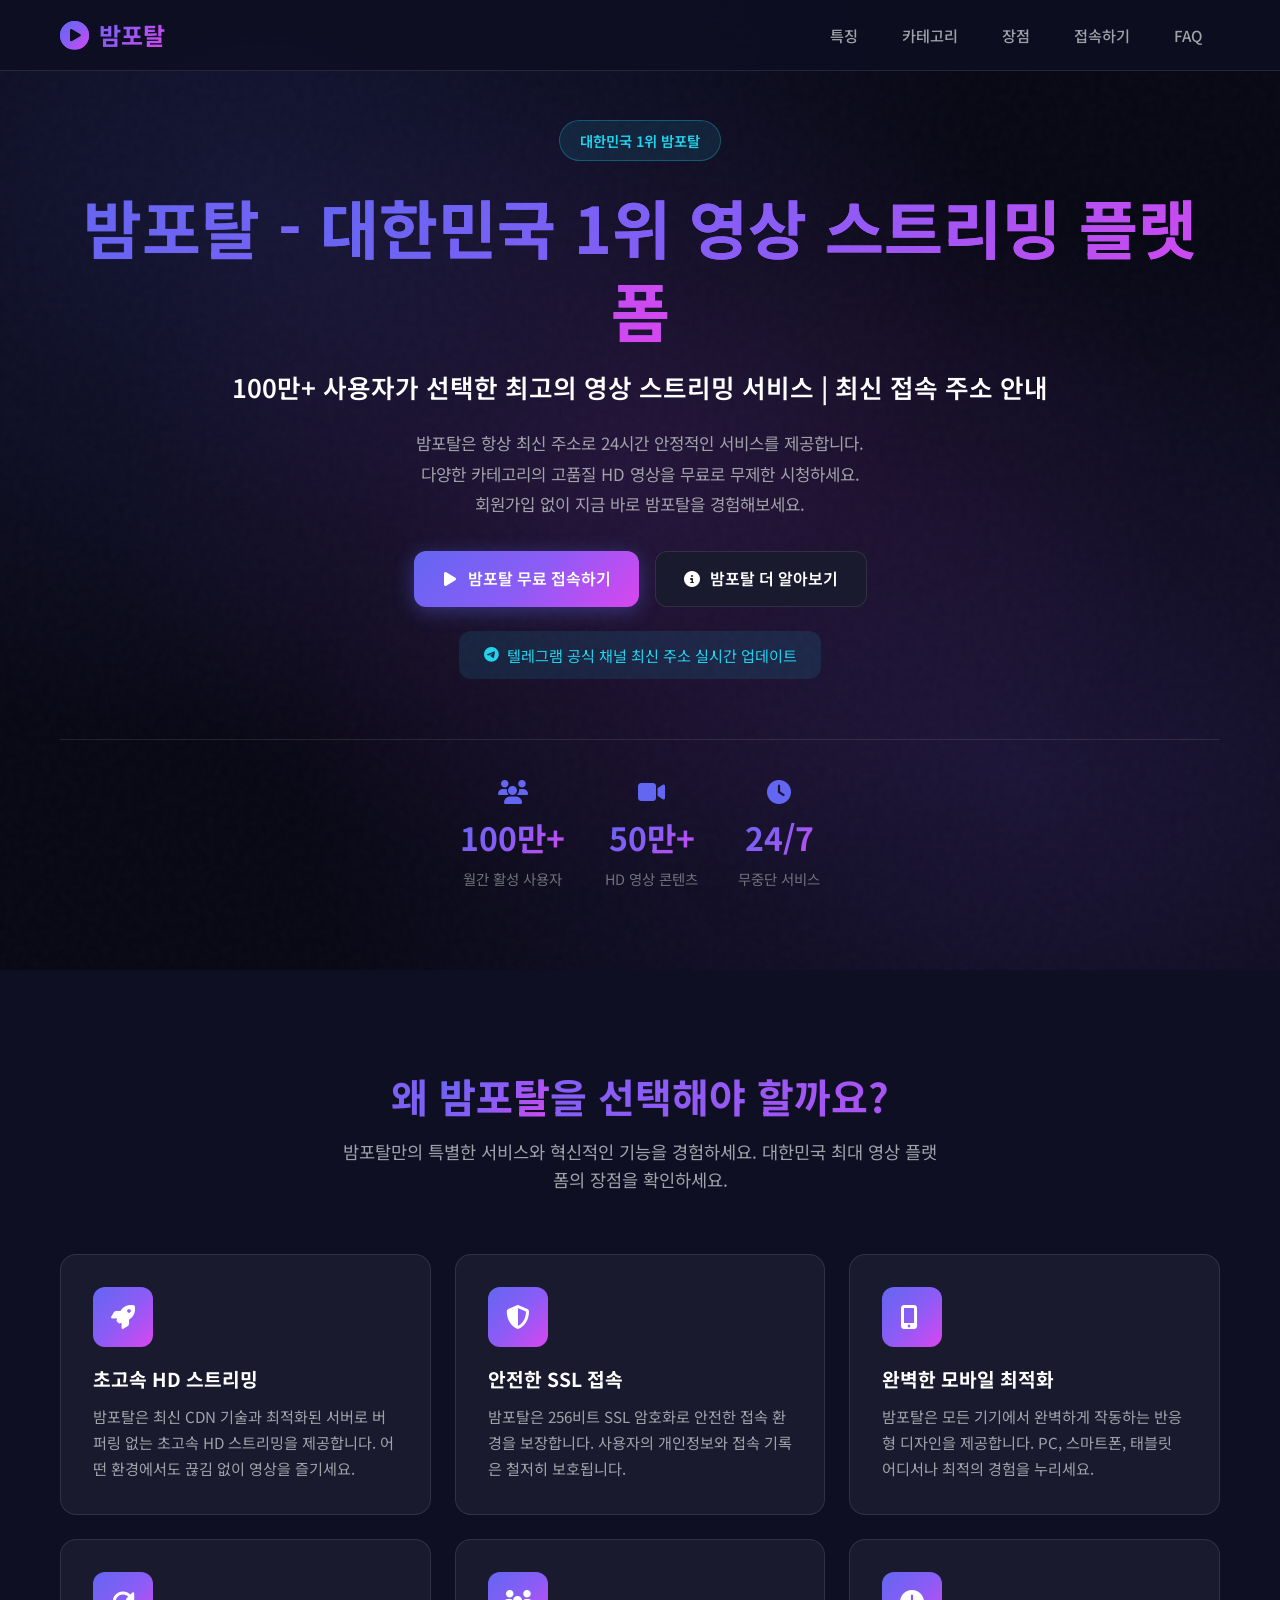
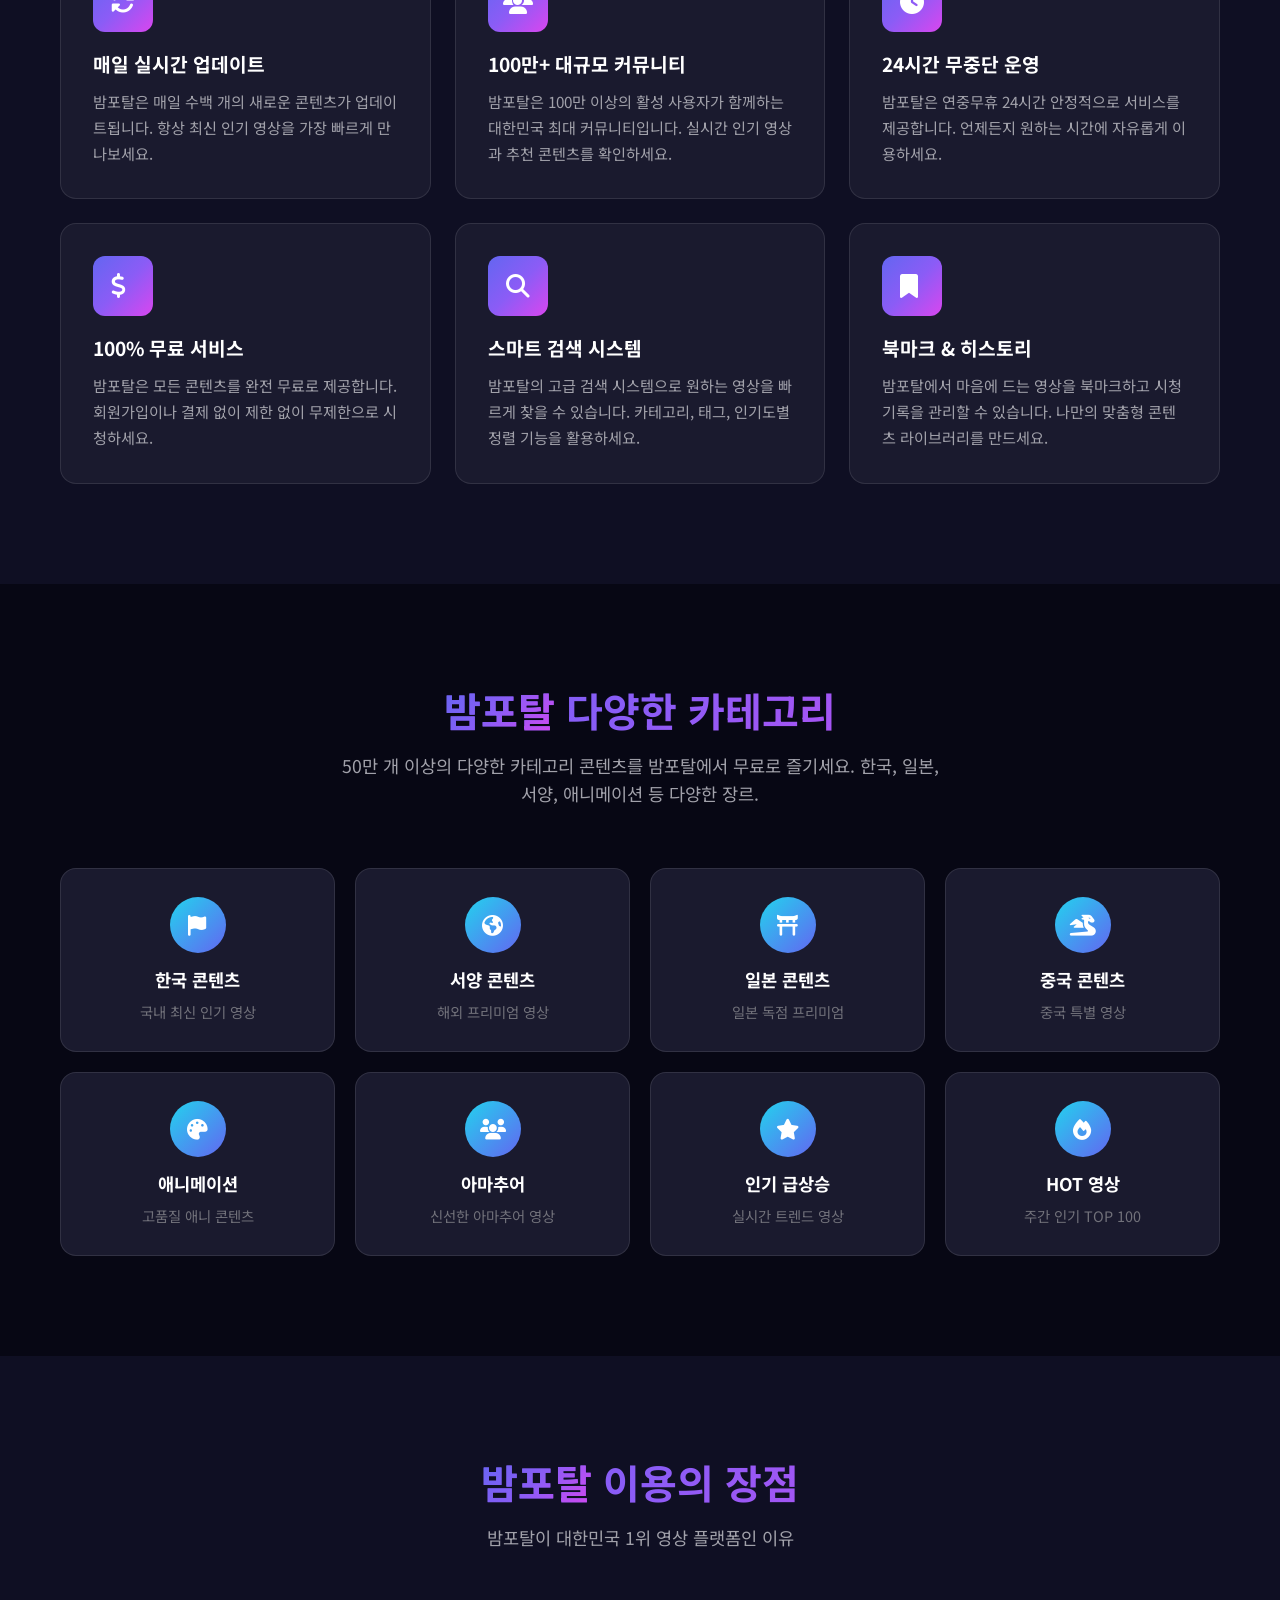
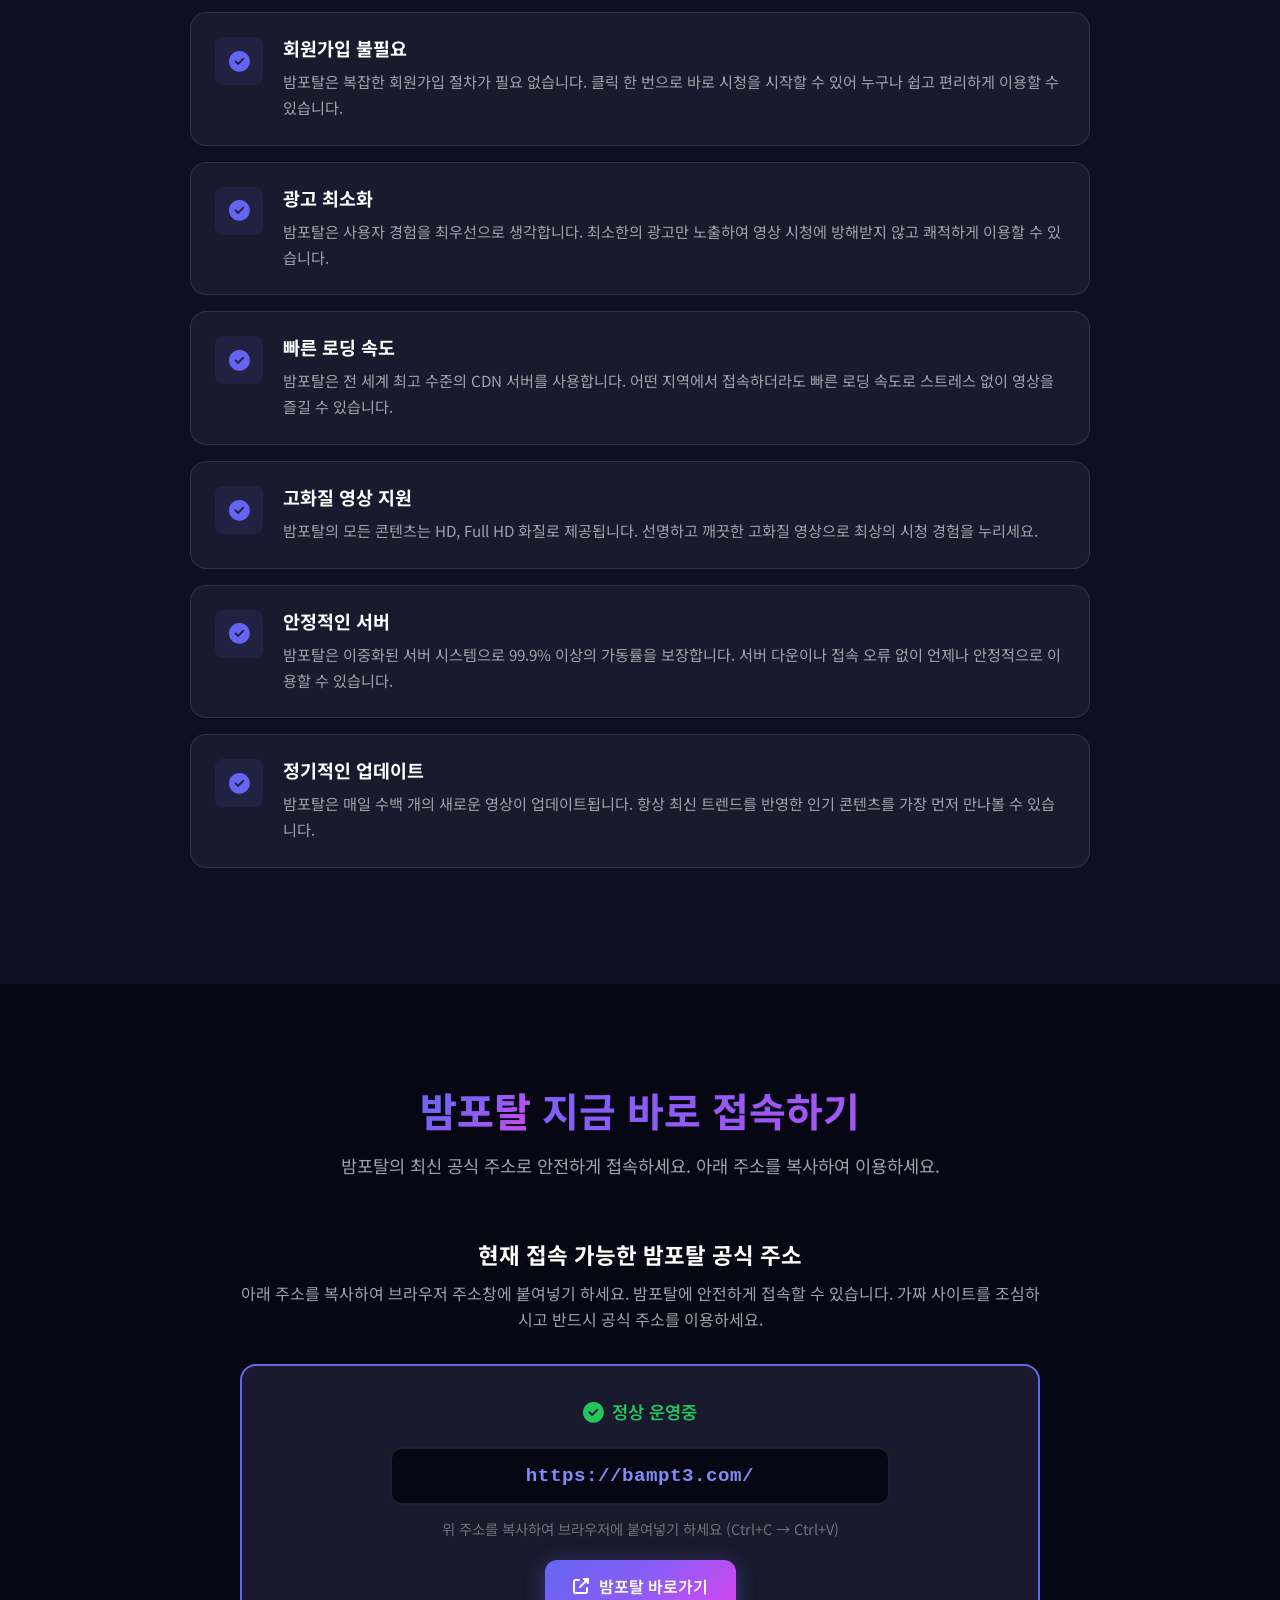
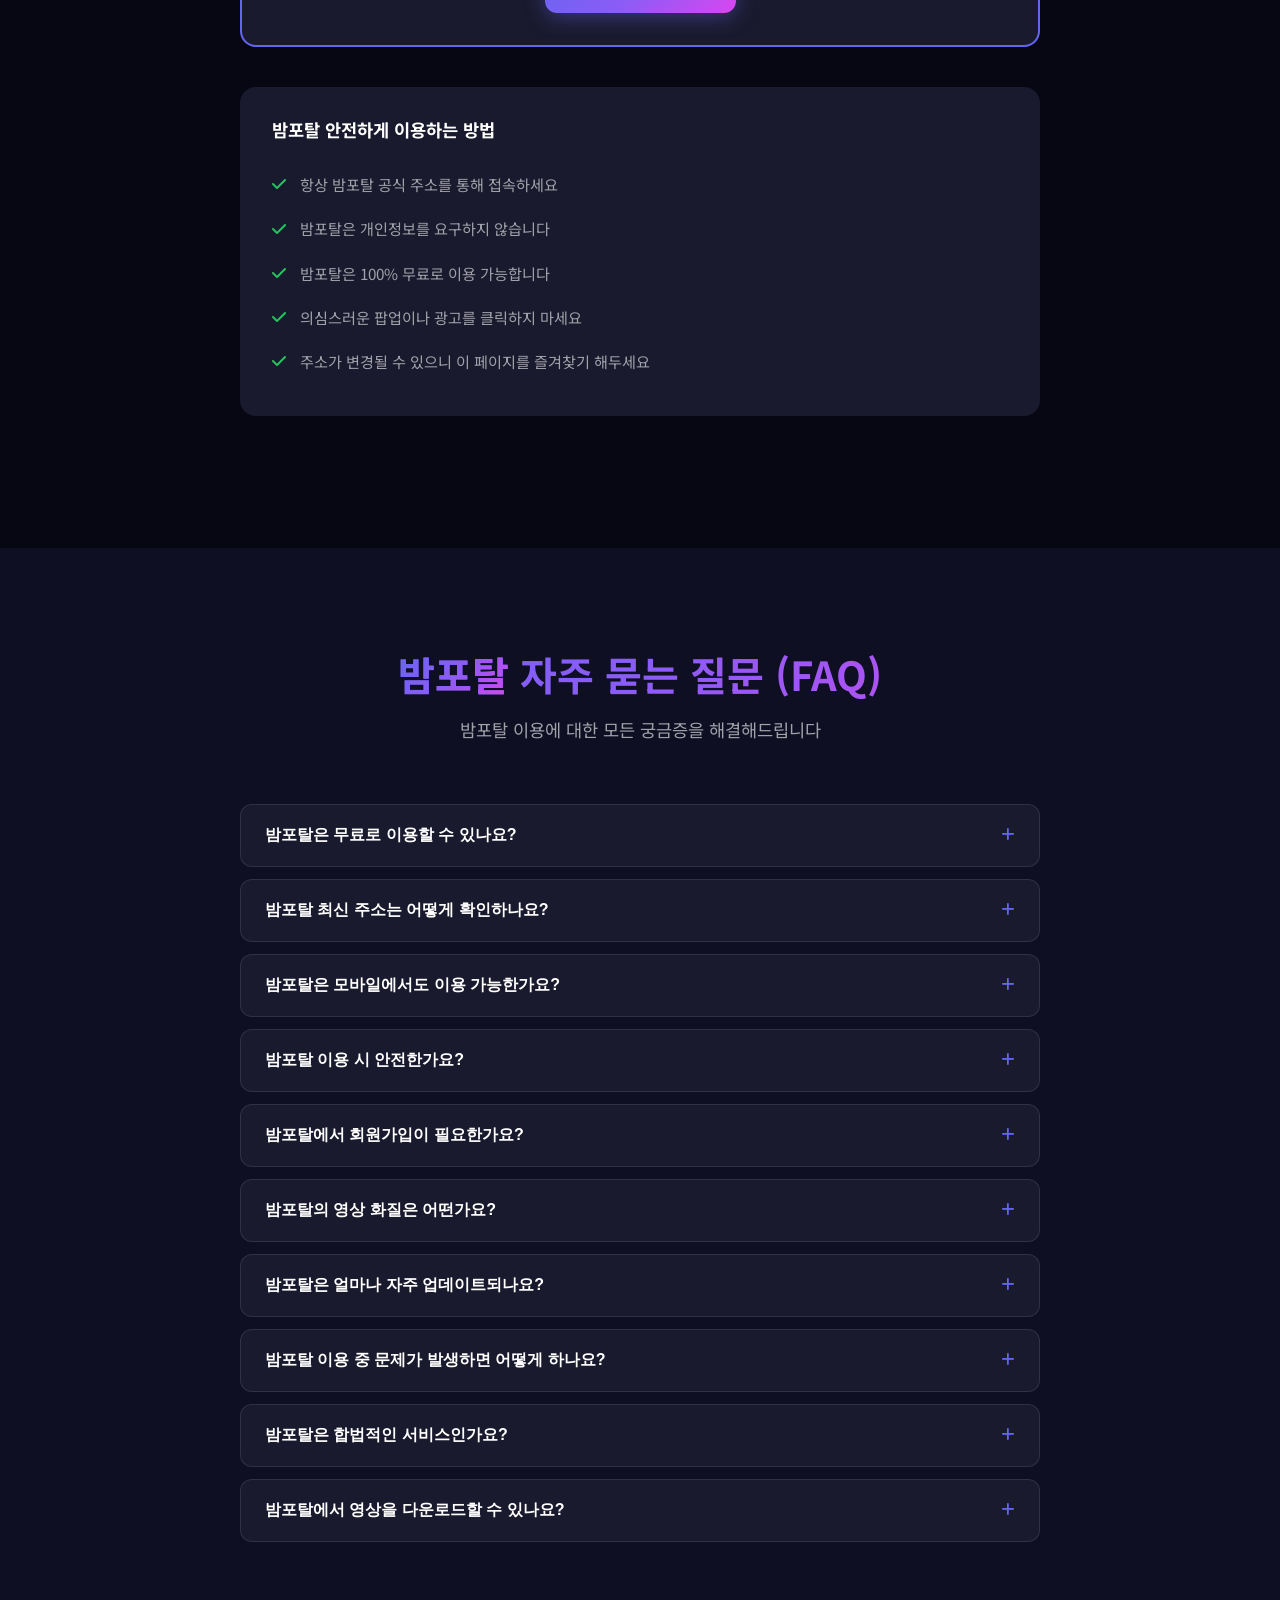
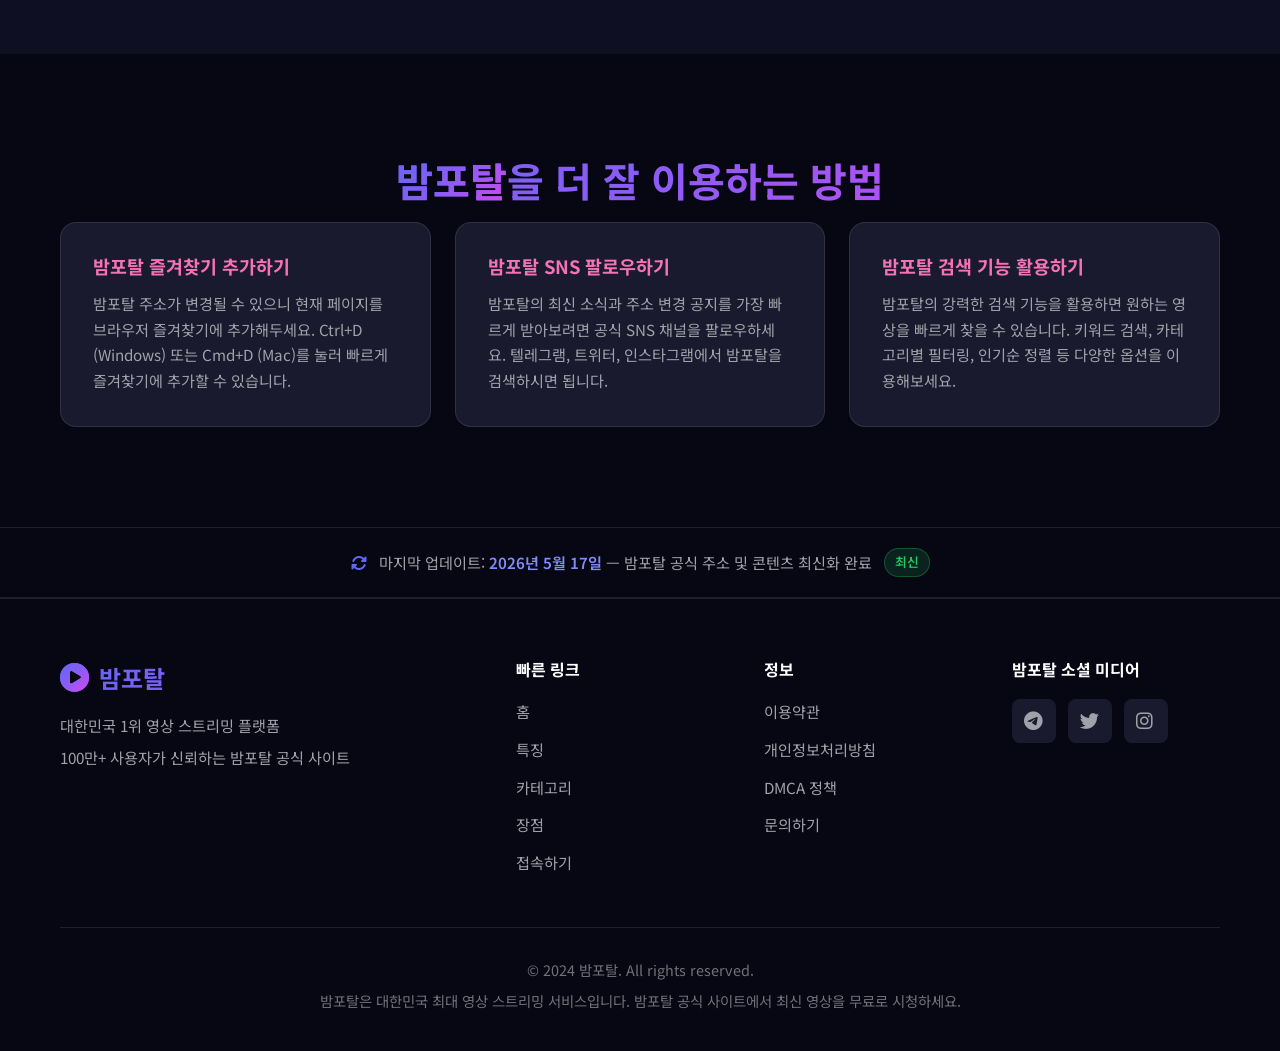
==== commit 5e5ac3d9: "Add files via upload" ====
--- a/index.html
+++ b/index.html
@@ -201,7 +201,7 @@
         "url": "https://밤포탈.여기여.site/",
         "description": "밤포탈은 대한민국 최대 영상 스트리밍 플랫폼입니다. 100만+ 사용자가 선택한 밤포탈에서 최신 영상을 무료로 시청하세요.",
         "inLanguage": "ko-KR",
-        "dateModified": "2024-01-01",
+        "dateModified": "2026-05-17",
         "isPartOf": { "@type": "WebSite", "url": "https://밤포탈.여기여.site/" },
         "speakable": {
             "@type": "SpeakableSpecification",
@@ -673,7 +673,7 @@
         <div class="container">
             <div class="update-bar">
                 <span class="update-icon"><i class="fas fa-sync-alt" aria-hidden="true"></i></span>
-                <span class="update-text">마지막 업데이트: <time datetime="2024-01-01" id="lastUpdated">2024년 1월 1일</time> — 밤포탈 공식 주소 및 콘텐츠 최신화 완료</span>
+                <span class="update-text">마지막 업데이트: <time datetime="2026-05-17" id="lastUpdated">2026년 5월 17일</time> — 밤포탈 공식 주소 및 콘텐츠 최신화 완료</span>
                 <span class="update-badge">최신</span>
             </div>
         </div>
